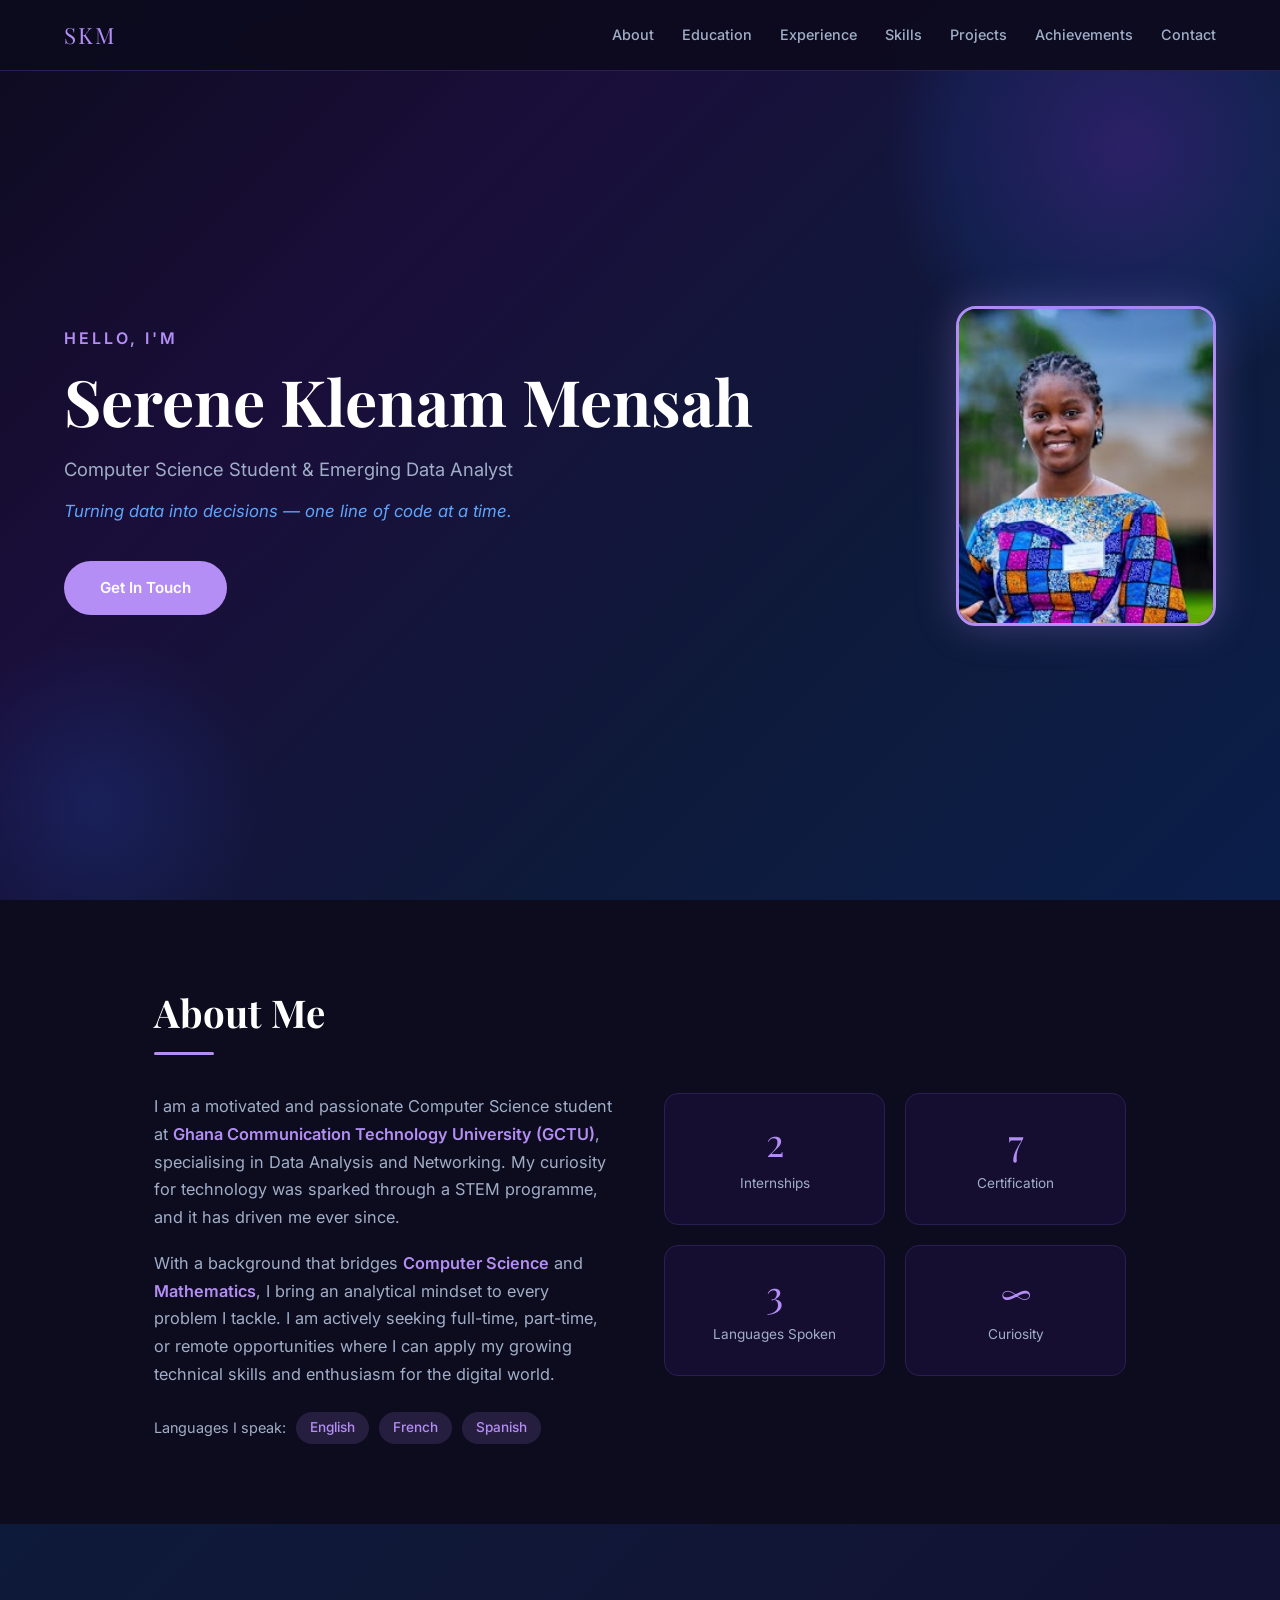
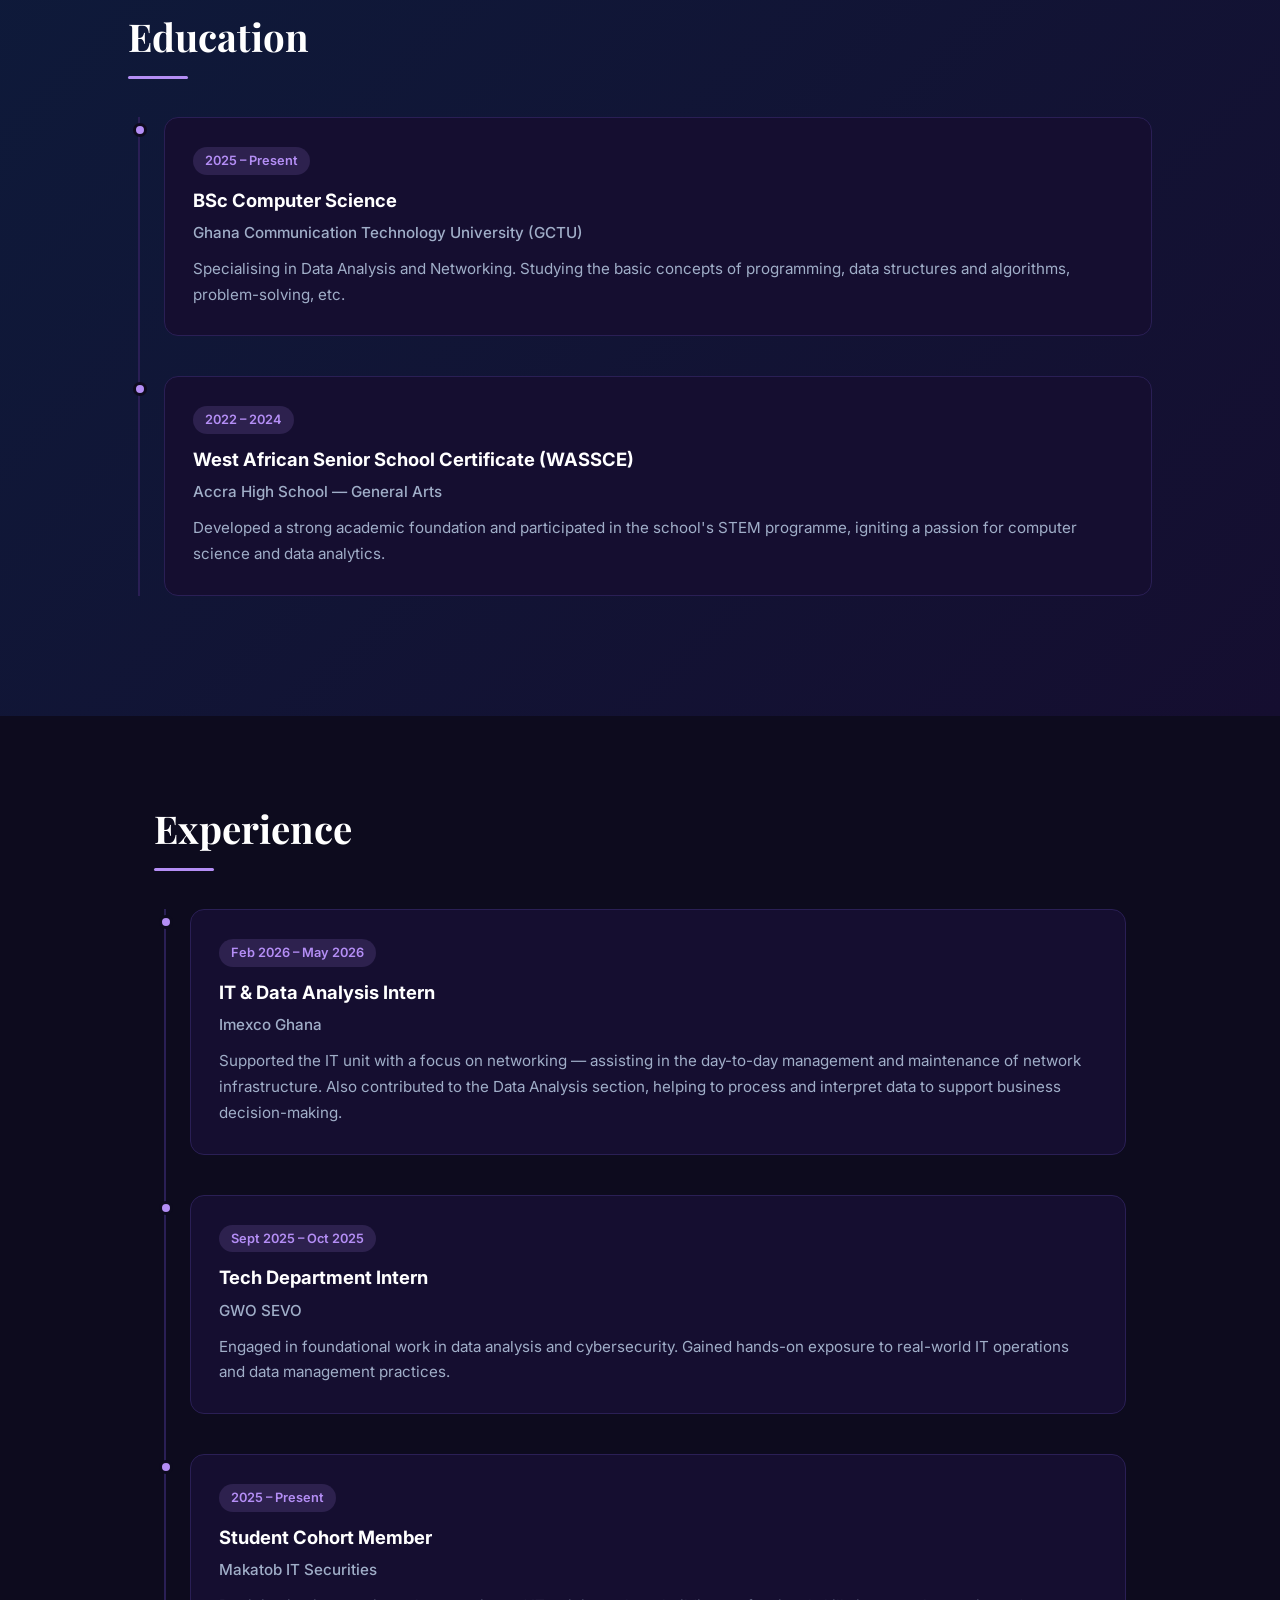
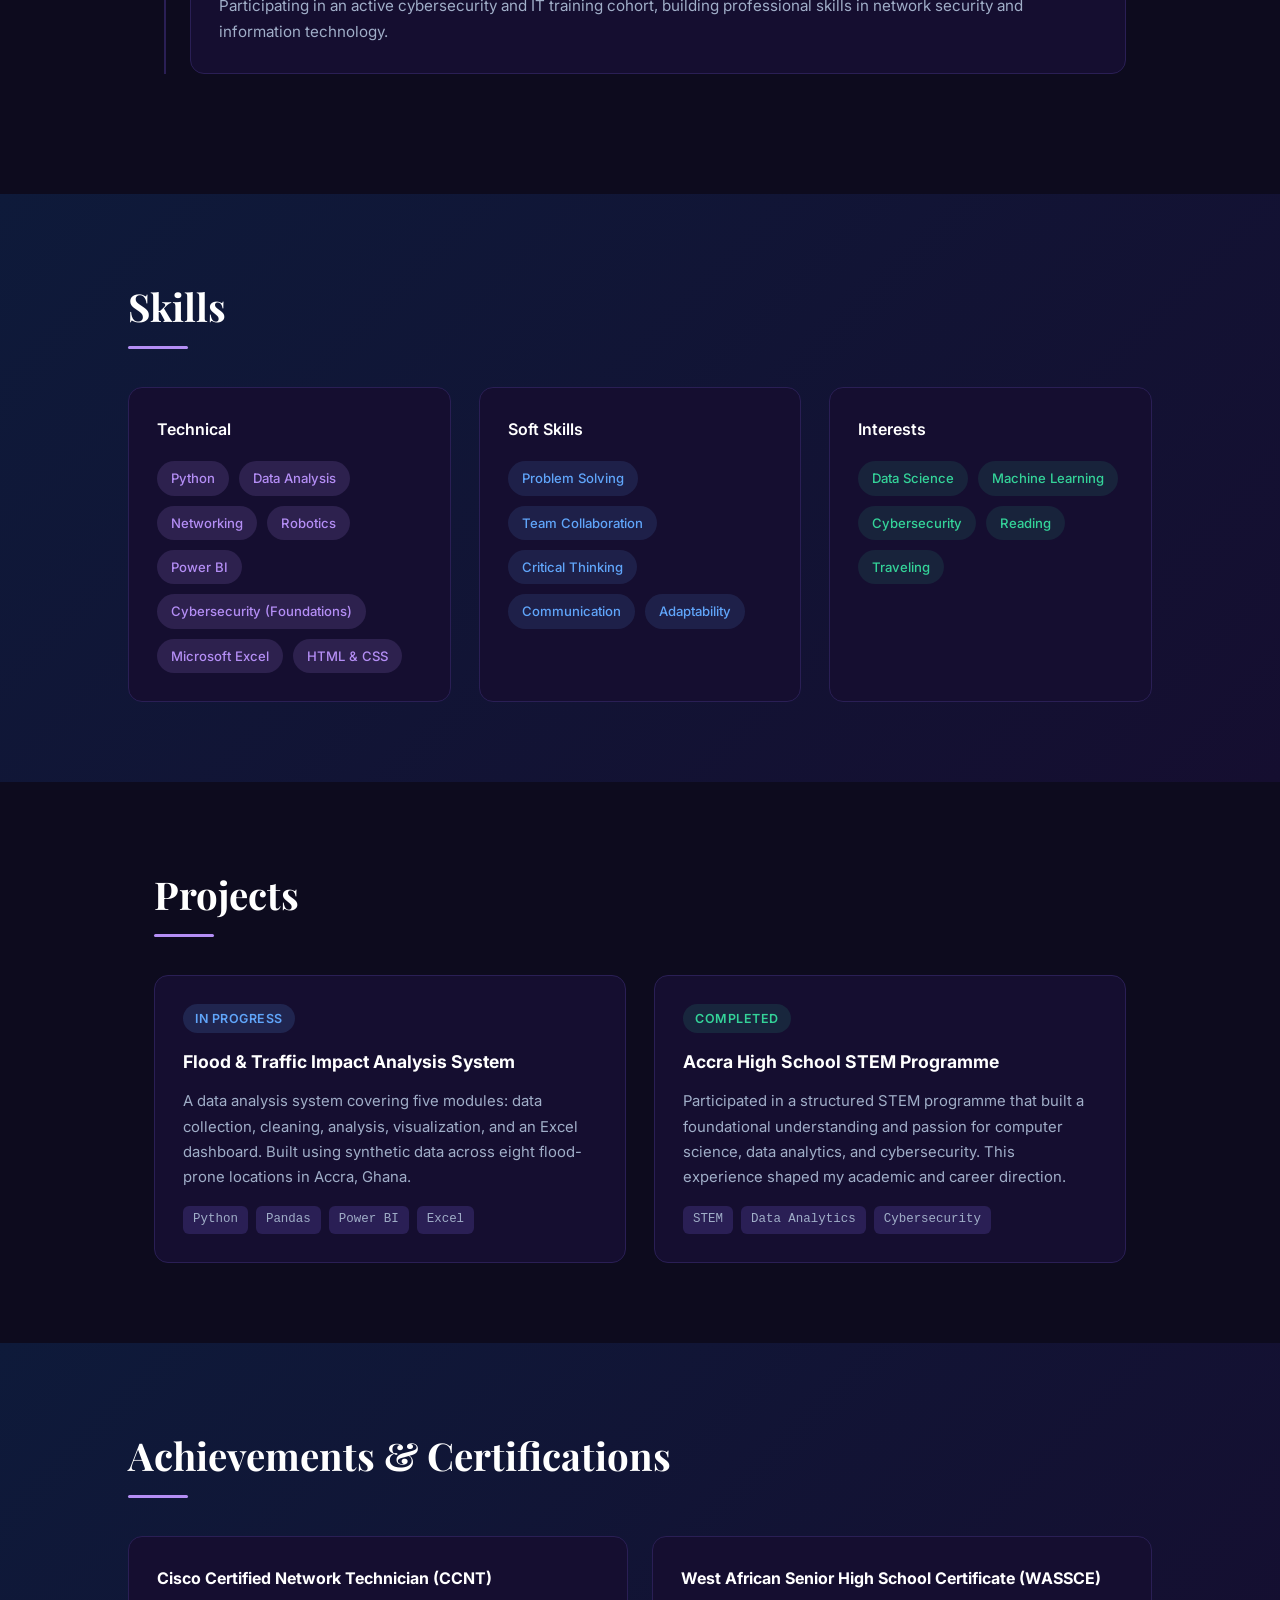
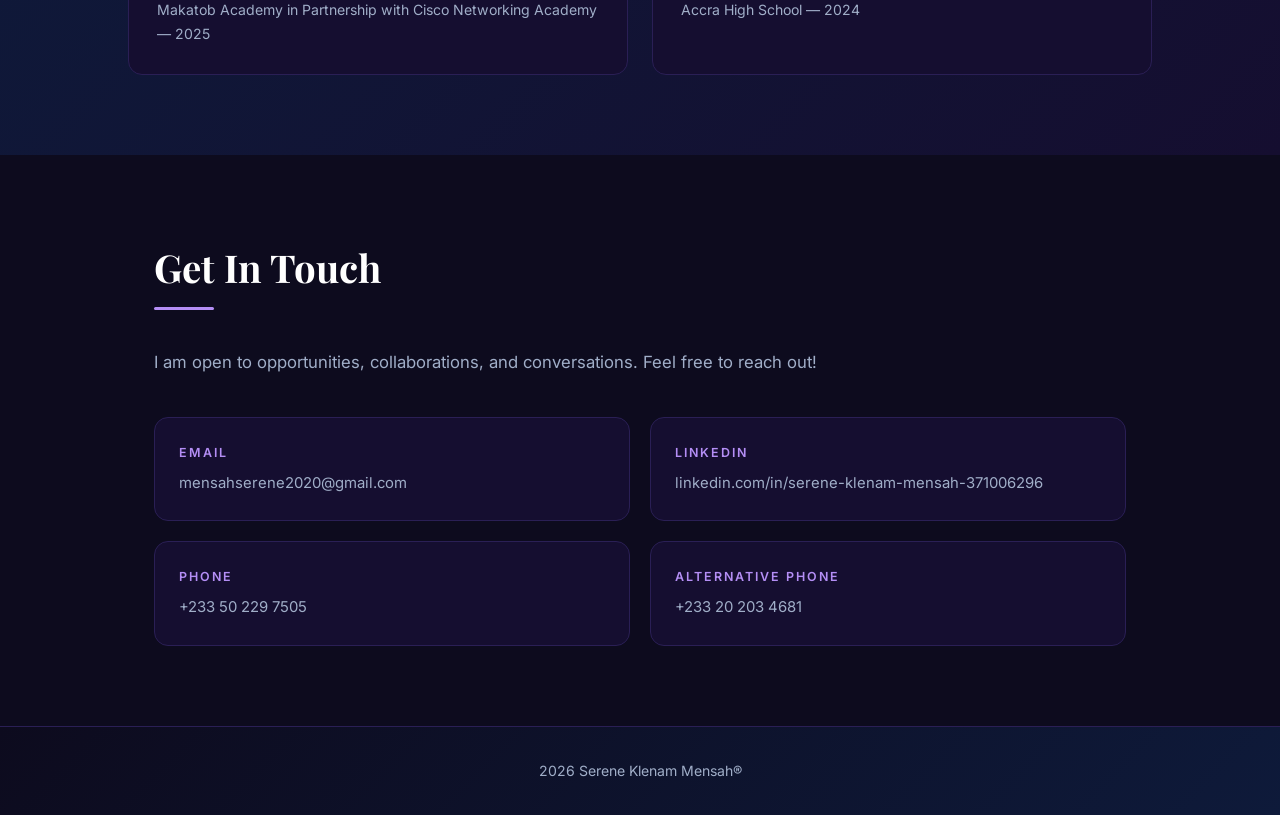
==== index.html @ b55c8e45 "Rename Portfolio.html to index.html" ====
<!DOCTYPE html>
<html lang="en">
<head>
  <meta charset="UTF-8" />
  <meta name="viewport" content="width=device-width, initial-scale=1.0" />
  <title>Serene Klenam Mensah | Portfolio</title>
  <link rel="stylesheet" href="style.css" />
  <link href="https://fonts.googleapis.com/css2?family=Playfair+Display:wght@700&family=Inter:wght@400;500;600&display=swap" rel="stylesheet" />
</head>
<body>

  <!-- NAVIGATION BAR -->
  <nav class="navbar">
    <span class="nav-logo">SKM</span>
    <ul class="nav-links">
      <li><a href="#about">About</a></li>
      <li><a href="#education">Education</a></li>
      <li><a href="#experience">Experience</a></li>
      <li><a href="#skills">Skills</a></li>
      <li><a href="#projects">Projects</a></li>
      <li><a href="#achievements">Achievements</a></li>
      <li><a href="#contact">Contact</a></li>
    </ul>
  </nav>

  <!-- HERO SECTION -->
  <section class="hero">
    <div class="hero-content">
      <p class="hero-eyebrow">Hello, I'm</p>
      <h1 class="hero-name">Serene Klenam Mensah</h1>
      <p class="hero-title">Computer Science Student &amp; Emerging Data Analyst</p>
      <p class="hero-tagline">Turning data into decisions — one line of code at a time.</p>
      <a href="#contact" class="btn-primary">Get In Touch</a>
    </div>

       <div class="hero-image">
      <img src="serene.png" alt="Serene Klenam Mensah" />
    </div>
  </section>

  <!-- ABOUT SECTION -->
  <section class="section" id="about">
    <h2 class="section-title">About Me</h2>
    <div class="about-grid">
      <div class="about-text">
        <p>
          I am a motivated and passionate Computer Science student at
          <strong>Ghana Communication Technology University (GCTU)</strong>,
          specialising in Data Analysis and Networking. My curiosity for
          technology was sparked through a STEM programme, and it has
          driven me ever since.
        </p>
        <p>
          With a background that bridges <strong>Computer Science</strong> and
          <strong>Mathematics</strong>, I bring an analytical
          mindset to every problem I tackle. I am actively seeking full-time,
          part-time, or remote opportunities where I can apply my growing
          technical skills and enthusiasm for the digital world.
        </p>
        <div class="languages">
          <span class="lang-label">Languages I speak:</span>
          <span class="lang-tag">English</span>
          <span class="lang-tag">French</span>
          <span class="lang-tag">Spanish</span>
        </div>
      </div>

      <div class="about-stats">
        <div class="stat-card">
          <span class="stat-number">2</span>
          <span class="stat-desc">Internships</span>
        </div>
        <div class="stat-card">
          <span class="stat-number">7</span>
          <span class="stat-desc">Certification</span>
        </div>
        <div class="stat-card">
          <span class="stat-number">3</span>
          <span class="stat-desc">Languages Spoken</span>
        </div>
        <div class="stat-card">
          <span class="stat-number">∞</span>
          <span class="stat-desc">Curiosity</span>
        </div>
      </div>
    </div>
  </section>

  <!-- EDUCATION SECTION -->
  <section class="section section-alt" id="education">
    <h2 class="section-title">Education</h2>
    <div class="timeline">

      <div class="timeline-item">
        <div class="timeline-dot"></div>
        <div class="timeline-card">
          <span class="timeline-date">2025 – Present</span>
          <h3>BSc Computer Science</h3>
          <p class="timeline-place">Ghana Communication Technology University (GCTU)</p>
          <p>Specialising in Data Analysis and Networking. Studying the basic concepts of programming, data structures and algorithms, problem-solving, etc.</p>
        </div>
      </div>

      <div class="timeline-item">
        <div class="timeline-dot"></div>
        <div class="timeline-card">
          <span class="timeline-date">2022 – 2024</span>
          <h3>West African Senior School Certificate (WASSCE)</h3>
          <p class="timeline-place">Accra High School — General Arts</p>
          <p>Developed a strong academic foundation and participated in the school's
             STEM programme, igniting a passion for computer science and data analytics.</p>
        </div>
      </div>

    </div>
  </section>

  <!-- EXPERIENCE SECTION -->
  <section class="section" id="experience">
    <h2 class="section-title">Experience</h2>
    <div class="timeline">

      <div class="timeline-item">
        <div class="timeline-dot"></div>
        <div class="timeline-card">
          <span class="timeline-date">Feb 2026 – May 2026</span>
          <h3>IT &amp; Data Analysis Intern</h3>
          <p class="timeline-place">Imexco Ghana</p>
          <p>Supported the IT unit with a focus on networking — assisting in the
             day-to-day management and maintenance of network infrastructure. Also
             contributed to the Data Analysis section, helping to process and
             interpret data to support business decision-making.</p>
        </div>
      </div>

      <div class="timeline-item">
        <div class="timeline-dot"></div>
        <div class="timeline-card">
          <span class="timeline-date">Sept 2025 – Oct 2025</span>
          <h3>Tech Department Intern</h3>
          <p class="timeline-place">GWO SEVO</p>
          <p>Engaged in foundational work in data analysis and cybersecurity.
             Gained hands-on exposure to real-world IT operations and data
             management practices.</p>
        </div>
      </div>

      <div class="timeline-item">
        <div class="timeline-dot"></div>
        <div class="timeline-card">
          <span class="timeline-date">2025 – Present</span>
          <h3>Student Cohort Member</h3>
          <p class="timeline-place">Makatob IT Securities</p>
          <p>Participating in an active cybersecurity and IT training cohort,
             building professional skills in network security and information
             technology.</p>
        </div>
      </div>

    </div>
  </section>

  <!-- SKILLS SECTION -->
  <section class="section section-alt" id="skills">
    <h2 class="section-title">Skills</h2>
    <div class="skills-grid">

      <div class="skill-category">
        <h3 class="skill-cat-title">Technical</h3>
        <div class="skill-tags">
          <span class="skill-tag">Python</span>
          <span class="skill-tag">Data Analysis</span>
          <span class="skill-tag">Networking</span>
          <span class="skill-tag">Robotics</span>
          <span class="skill-tag">Power BI</span>
          <span class="skill-tag">Cybersecurity (Foundations)</span>
          <span class="skill-tag">Microsoft Excel</span>
          <span class="skill-tag">HTML &amp; CSS</span>
        </div>
      </div>

      <div class="skill-category">
        <h3 class="skill-cat-title">Soft Skills</h3>
        <div class="skill-tags">
          <span class="skill-tag soft">Problem Solving</span>
          <span class="skill-tag soft">Team Collaboration</span>
          <span class="skill-tag soft">Critical Thinking</span>
          <span class="skill-tag soft">Communication</span>
          <span class="skill-tag soft">Adaptability</span>
        </div>
      </div>

      <div class="skill-category">
        <h3 class="skill-cat-title">Interests</h3>
        <div class="skill-tags">
          <span class="skill-tag interest">Data Science</span>
          <span class="skill-tag interest">Machine Learning</span>
          <span class="skill-tag interest">Cybersecurity</span>
          <span class="skill-tag interest">Reading</span>
          <span class="skill-tag interest">Traveling</span>
        </div>
      </div>

    </div>
  </section>

  <!-- PROJECTS SECTION -->
  <section class="section" id="projects">
    <h2 class="section-title">Projects</h2>
    <div class="projects-grid">

      <div class="project-card">
        <div class="project-status in-progress">In Progress</div>
        <h3>Flood &amp; Traffic Impact Analysis System</h3>
        <p>A data analysis system covering five modules: data collection, cleaning,
           analysis, visualization, and an Excel dashboard. Built using synthetic
           data across eight flood-prone locations in Accra, Ghana.</p>
        <div class="project-tags">
          <span>Python</span>
          <span>Pandas</span>
          <span>Power BI</span>
          <span>Excel</span>
        </div>
      </div>

      <div class="project-card">
        <div class="project-status completed">Completed</div>
        <h3>Accra High School STEM Programme</h3>
        <p>Participated in a structured STEM programme that built a foundational
           understanding and passion for computer science, data analytics, and
           cybersecurity. This experience shaped my academic and career direction.</p>
        <div class="project-tags">
          <span>STEM</span>
          <span>Data Analytics</span>
          <span>Cybersecurity</span>
        </div>
      </div>

    </div>
  </section>

  <!-- ACHIEVEMENTS SECTION -->
  <section class="section section-alt" id="achievements">
    <h2 class="section-title">Achievements &amp; Certifications</h2>
    <div class="achievements-grid">

      <div class="achievement-card">
        <div class="achievement-info">
          <h3>Cisco Certified Network Technician (CCNT)</h3>
          <p>Makatob Academy in Partnership with Cisco Networking Academy — 2025</p>
        </div>
      </div>

      <div class="achievement-card">
        <div class="achievement-info">
          <h3>West African Senior High School Certificate (WASSCE)</h3>
          <p>Accra High School — 2024</p>
        </div>
      </div>

    </div>
  </section>

  <!-- CONTACT SECTION -->
  <section class="section" id="contact">
    <h2 class="section-title">Get In Touch</h2>
    <p class="contact-intro">
      I am open to opportunities, collaborations, and conversations.
      Feel free to reach out!
    </p>
    <div class="contact-cards">

      <a href="mailto:mensahserene2020@gmail.com" class="contact-card">
        <span class="contact-label">Email</span>
        <span class="contact-value">mensahserene2020@gmail.com</span>
      </a>

      <a href="https://www.linkedin.com/in/serene-klenam-mensah-371006296"
         target="_blank" class="contact-card">
        <span class="contact-label">LinkedIn</span>
        <span class="contact-value">linkedin.com/in/serene-klenam-mensah-371006296</span>
      </a>

      <div class="contact-card no-link">
        <span class="contact-label">Phone</span>
        <span class="contact-value">+233 50 229 7505</span>
      </div>

      <div class="contact-card no-link">
        <span class="contact-label">Alternative Phone</span>
        <span class="contact-value">+233 20 203 4681</span>
      </div>

    </div>
  </section>

  <!-- FOOTER -->
  <footer class="footer">
    <p>2026 Serene Klenam Mensah® </p>
  </footer>

</body>
</html>
---- style.css ----
/* ----------------------------------------------------------------
   1. CSS VARIABLES
---------------------------------------------------------------- */
:root {
  --color-bg:          #0d0b1e;
  --color-surface:     #150e30;
  --color-surface-2:   #0e1a3a;
  --color-accent:      #b48ef5;
  --color-accent-2:    #7c3aed;
  --color-blue:        #60a5fa;
  --color-text:        #e8e4ff;
  --color-text-muted:  #a0aec8;
  --color-border:      #2a1f55;
  --font-display:      'Playfair Display', Georgia, serif;
  --font-body:         'Inter', system-ui, sans-serif;
  --section-padding:   80px 5%;
  --card-radius:       14px;
  --card-padding:      28px;
}


/* ----------------------------------------------------------------
   2. RESET & BASE STYLES
---------------------------------------------------------------- */
*, *::before, *::after {
  box-sizing: border-box;
  margin: 0;
  padding: 0;
}

html {
  scroll-behavior: smooth;
}

body {
  font-family: var(--font-body);
  background-color: var(--color-bg);
  color: var(--color-text);
  line-height: 1.7;
  font-size: 16px;
}

a {
  color: var(--color-accent);
  text-decoration: none;
}

a:hover {
  color: var(--color-blue);
}

ul {
  list-style: none;
}


/* ----------------------------------------------------------------
   3. NAVIGATION BAR
---------------------------------------------------------------- */
.navbar {
  position: fixed;
  top: 0;
  left: 0;
  width: 100%;
  display: flex;
  align-items: center;
  justify-content: space-between;
  padding: 16px 5%;
  background-color: rgba(13, 11, 30, 0.95);
  backdrop-filter: blur(10px);
  border-bottom: 1px solid var(--color-border);
  z-index: 1000;
}

.nav-logo {
  font-family: var(--font-display);
  font-size: 1.4rem;
  color: var(--color-accent);
  letter-spacing: 2px;
}

.nav-links {
  display: flex;
  gap: 28px;
}

.nav-links a {
  color: var(--color-text-muted);
  font-size: 0.9rem;
  font-weight: 500;
  transition: color 0.25s;
}

.nav-links a:hover {
  color: var(--color-accent);
}


/* ----------------------------------------------------------------
   4. HERO SECTION
---------------------------------------------------------------- */
.hero {
  min-height: 100vh;
  display: flex;
  align-items: center;
  justify-content: space-between;
  gap: 40px;
  padding: 120px 5% 80px;
  background: linear-gradient(
    135deg,
    #0d0b1e 0%,
    #1a0e3a 30%,
    #0e1a3a 65%,
    #0b1e4a 100%
  );
  position: relative;
  overflow: hidden;
}

.hero::before {
  content: '';
  position: absolute;
  width: 500px;
  height: 500px;
  border-radius: 50%;
  background: radial-gradient(circle,
    rgba(124, 58, 237, 0.25) 0%,
    rgba(37, 99, 235, 0.12) 50%,
    transparent 70%);
  top: -100px;
  right: -100px;
  pointer-events: none;
}

.hero::after {
  content: '';
  position: absolute;
  width: 350px;
  height: 350px;
  border-radius: 50%;
  background: radial-gradient(circle,
    rgba(37, 99, 235, 0.18) 0%,
    transparent 70%);
  bottom: -80px;
  left: -80px;
  pointer-events: none;
}

.hero-content {
  flex: 1;
}

.hero-eyebrow {
  color: var(--color-accent);
  font-size: 1rem;
  font-weight: 600;
  letter-spacing: 3px;
  text-transform: uppercase;
  margin-bottom: 12px;
}

.hero-name {
  font-family: var(--font-display);
  font-size: clamp(2.4rem, 5vw, 4rem);
  line-height: 1.15;
  color: #ffffff;
  margin-bottom: 16px;
}

.hero-title {
  font-size: 1.15rem;
  color: var(--color-text-muted);
  margin-bottom: 12px;
}

.hero-tagline {
  font-size: 1.05rem;
  color: var(--color-blue);
  font-style: italic;
  margin-bottom: 36px;
}

.btn-primary {
  display: inline-block;
  padding: 14px 36px;
  background: var(--color-accent);
  color: #ffffff;
  border-radius: 50px;
  font-weight: 600;
  font-size: 0.95rem;
  transition: background 0.25s, transform 0.2s;
}

.btn-primary:hover {
  background: var(--color-accent-2);
  color: #ffffff;
  transform: translateY(-2px);
}

.hero-image {
  flex-shrink: 0;
}

.hero-image img {
  width: 260px;
  height: 320px;
  object-fit: cover;
  object-position: top;
  border-radius: 20px;
  border: 3px solid var(--color-accent);
  box-shadow: 0 0 40px rgba(180, 142, 245, 0.3);
}


/* ----------------------------------------------------------------
   5. SHARED SECTION STYLES
---------------------------------------------------------------- */
.section {
  padding: var(--section-padding);
  max-width: 1100px;
  margin: 0 auto;
}

.section-alt {
  background: linear-gradient(135deg, #0e1a3a 0%, #150e30 100%);
  max-width: 100%;
  padding: 80px 10%;
}

.section-title {
  font-family: var(--font-display);
  font-size: clamp(1.8rem, 3vw, 2.4rem);
  color: #ffffff;
  margin-bottom: 48px;
  position: relative;
  display: inline-block;
}

.section-title::after {
  content: '';
  position: absolute;
  bottom: -10px;
  left: 0;
  width: 60px;
  height: 3px;
  background: var(--color-accent);
  border-radius: 2px;
}


/* ----------------------------------------------------------------
   6. ABOUT SECTION
---------------------------------------------------------------- */
.about-grid {
  display: grid;
  grid-template-columns: 1fr 1fr;
  gap: 48px;
  align-items: start;
}

.about-text p {
  margin-bottom: 18px;
  color: var(--color-text-muted);
  font-size: 1.02rem;
}

.about-text strong {
  color: var(--color-accent);
  font-weight: 600;
}

.languages {
  margin-top: 24px;
  display: flex;
  flex-wrap: nowrap;
  gap: 10px;
  align-items: center;
}

.lang-label {
  color: var(--color-text-muted);
  font-size: 0.9rem;
  white-space: nowrap;
}

.lang-tag {
  background: rgba(180, 142, 245, 0.15);
  color: var(--color-accent);
  padding: 4px 14px;
  border-radius: 20px;
  font-size: 0.85rem;
  font-weight: 500;
  white-space: nowrap;
}

.about-stats {
  display: grid;
  grid-template-columns: 1fr 1fr;
  gap: 20px;
}

.stat-card {
  background: var(--color-surface);
  border: 1px solid var(--color-border);
  border-radius: var(--card-radius);
  padding: 28px 20px;
  text-align: center;
  transition: border-color 0.25s;
}

.stat-card:hover {
  border-color: var(--color-accent);
}

.stat-number {
  display: block;
  font-family: var(--font-display);
  font-size: 2.4rem;
  color: var(--color-accent);
  line-height: 1;
  margin-bottom: 8px;
}

.stat-desc {
  font-size: 0.85rem;
  color: var(--color-text-muted);
}


/* ----------------------------------------------------------------
   7. TIMELINE (Education & Experience)
---------------------------------------------------------------- */
.timeline {
  position: relative;
  padding-left: 36px;
}

.timeline::before {
  content: '';
  position: absolute;
  left: 10px;
  top: 0;
  bottom: 0;
  width: 2px;
  background: var(--color-border);
}

.timeline-item {
  position: relative;
  margin-bottom: 40px;
}

.timeline-dot {
  position: absolute;
  left: -31px;
  top: 6px;
  width: 14px;
  height: 14px;
  border-radius: 50%;
  background: var(--color-accent);
  border: 3px solid var(--color-bg);
}

.timeline-card {
  background: var(--color-surface);
  border: 1px solid var(--color-border);
  border-radius: var(--card-radius);
  padding: var(--card-padding);
  transition: border-color 0.25s, transform 0.25s;
}

.timeline-card:hover {
  border-color: var(--color-accent);
  transform: translateX(4px);
}

.timeline-date {
  display: inline-block;
  background: rgba(180, 142, 245, 0.15);
  color: var(--color-accent);
  font-size: 0.8rem;
  font-weight: 600;
  padding: 3px 12px;
  border-radius: 20px;
  margin-bottom: 10px;
}

.timeline-card h3 {
  font-size: 1.15rem;
  color: #ffffff;
  margin-bottom: 4px;
}

.timeline-place {
  color: var(--color-blue);
  font-size: 0.9rem;
  font-weight: 500;
  margin-bottom: 10px;
}

.timeline-card p {
  color: var(--color-text-muted);
  font-size: 0.95rem;
}


/* ----------------------------------------------------------------
   8. SKILLS SECTION
---------------------------------------------------------------- */
.skills-grid {
  display: grid;
  grid-template-columns: repeat(3, 1fr);
  gap: 28px;
}

.skill-category {
  background: var(--color-surface);
  border: 1px solid var(--color-border);
  border-radius: var(--card-radius);
  padding: var(--card-padding);
}

.skill-cat-title {
  font-size: 1rem;
  color: #ffffff;
  font-weight: 600;
  margin-bottom: 18px;
}

.skill-tags {
  display: flex;
  flex-wrap: wrap;
  gap: 10px;
}

.skill-tag {
  background: rgba(180, 142, 245, 0.15);
  color: var(--color-accent);
  padding: 6px 14px;
  border-radius: 20px;
  font-size: 0.82rem;
  font-weight: 500;
  transition: background 0.2s;
}

.skill-tag:hover {
  background: rgba(180, 142, 245, 0.3);
}

.skill-tag.soft {
  background: rgba(96, 165, 250, 0.12);
  color: var(--color-blue);
}

.skill-tag.soft:hover {
  background: rgba(96, 165, 250, 0.25);
}

.skill-tag.interest {
  background: rgba(52, 211, 153, 0.1);
  color: #34d399;
}

.skill-tag.interest:hover {
  background: rgba(52, 211, 153, 0.2);
}


/* ----------------------------------------------------------------
   9. PROJECTS SECTION
---------------------------------------------------------------- */
.projects-grid {
  display: grid;
  grid-template-columns: repeat(2, 1fr);
  gap: 28px;
}

.project-card {
  background: var(--color-surface);
  border: 1px solid var(--color-border);
  border-radius: var(--card-radius);
  padding: var(--card-padding);
  transition: border-color 0.25s, transform 0.25s;
}

.project-card:hover {
  border-color: var(--color-accent);
  transform: translateY(-4px);
}

.project-status {
  display: inline-block;
  font-size: 0.78rem;
  font-weight: 600;
  padding: 4px 12px;
  border-radius: 20px;
  margin-bottom: 14px;
  text-transform: uppercase;
  letter-spacing: 0.5px;
}

.project-status.in-progress {
  background: rgba(96, 165, 250, 0.15);
  color: var(--color-blue);
}

.project-status.completed {
  background: rgba(52, 211, 153, 0.12);
  color: #34d399;
}

.project-card h3 {
  font-size: 1.1rem;
  color: #ffffff;
  margin-bottom: 12px;
}

.project-card p {
  color: var(--color-text-muted);
  font-size: 0.93rem;
  margin-bottom: 16px;
}

.project-tags {
  display: flex;
  flex-wrap: wrap;
  gap: 8px;
}

.project-tags span {
  background: var(--color-border);
  color: var(--color-text-muted);
  padding: 3px 10px;
  border-radius: 6px;
  font-size: 0.78rem;
  font-family: monospace;
}


/* ----------------------------------------------------------------
   10. ACHIEVEMENTS SECTION
---------------------------------------------------------------- */
.achievements-grid {
  display: grid;
  grid-template-columns: 1fr 1fr;
  gap: 24px;
}

.achievement-card {
  display: flex;
  align-items: flex-start;
  gap: 20px;
  background: var(--color-surface);
  border: 1px solid var(--color-border);
  border-radius: var(--card-radius);
  padding: var(--card-padding);
  transition: border-color 0.25s;
}

.achievement-card:hover {
  border-color: var(--color-blue);
}

.achievement-info h3 {
  font-size: 1rem;
  color: #ffffff;
  margin-bottom: 6px;
}

.achievement-info p {
  font-size: 0.88rem;
  color: var(--color-text-muted);
}


/* ----------------------------------------------------------------
   11. CONTACT SECTION
---------------------------------------------------------------- */
.contact-intro {
  color: var(--color-text-muted);
  font-size: 1.05rem;
  margin-bottom: 40px;
}

.contact-cards {
  display: grid;
  grid-template-columns: repeat(2, 1fr);
  gap: 20px;
}

.contact-card {
  display: flex;
  flex-direction: column;
  gap: 8px;
  background: var(--color-surface);
  border: 1px solid var(--color-border);
  border-radius: var(--card-radius);
  padding: 24px;
  transition: border-color 0.25s, transform 0.2s;
  color: var(--color-text);
}

.contact-card:hover {
  border-color: var(--color-accent);
  transform: translateY(-3px);
}

.contact-card.no-link {
  cursor: default;
}

.contact-label {
  font-size: 0.78rem;
  font-weight: 600;
  text-transform: uppercase;
  letter-spacing: 2px;
  color: var(--color-accent);
}

.contact-value {
  font-size: 0.93rem;
  color: var(--color-text-muted);
  word-break: break-all;
}


/* ----------------------------------------------------------------
   12. FOOTER
---------------------------------------------------------------- */
.footer {
  text-align: center;
  padding: 32px 5%;
  background: linear-gradient(135deg, #0d0b1e, #0e1a3a);
  border-top: 1px solid var(--color-border);
  color: var(--color-text-muted);
  font-size: 0.88rem;
}


/* ----------------------------------------------------------------
   13. RESPONSIVE / MOBILE STYLES
---------------------------------------------------------------- */
@media (max-width: 768px) {

  .navbar {
    padding: 14px 4%;
  }

  .nav-links {
    gap: 12px;
  }

  .nav-links a {
    font-size: 0.78rem;
  }

  .hero {
    flex-direction: column;
    text-align: center;
    padding-top: 100px;
  }

  .hero-image img {
    width: 200px;
    height: 250px;
  }

  .languages {
    flex-wrap: wrap;
    justify-content: center;
  }

  .about-grid        { grid-template-columns: 1fr; }
  .skills-grid       { grid-template-columns: 1fr; }
  .projects-grid     { grid-template-columns: 1fr; }
  .achievements-grid { grid-template-columns: 1fr; }
  .contact-cards     { grid-template-columns: 1fr; }

  .section-alt {
    padding: 60px 5%;
  }
}
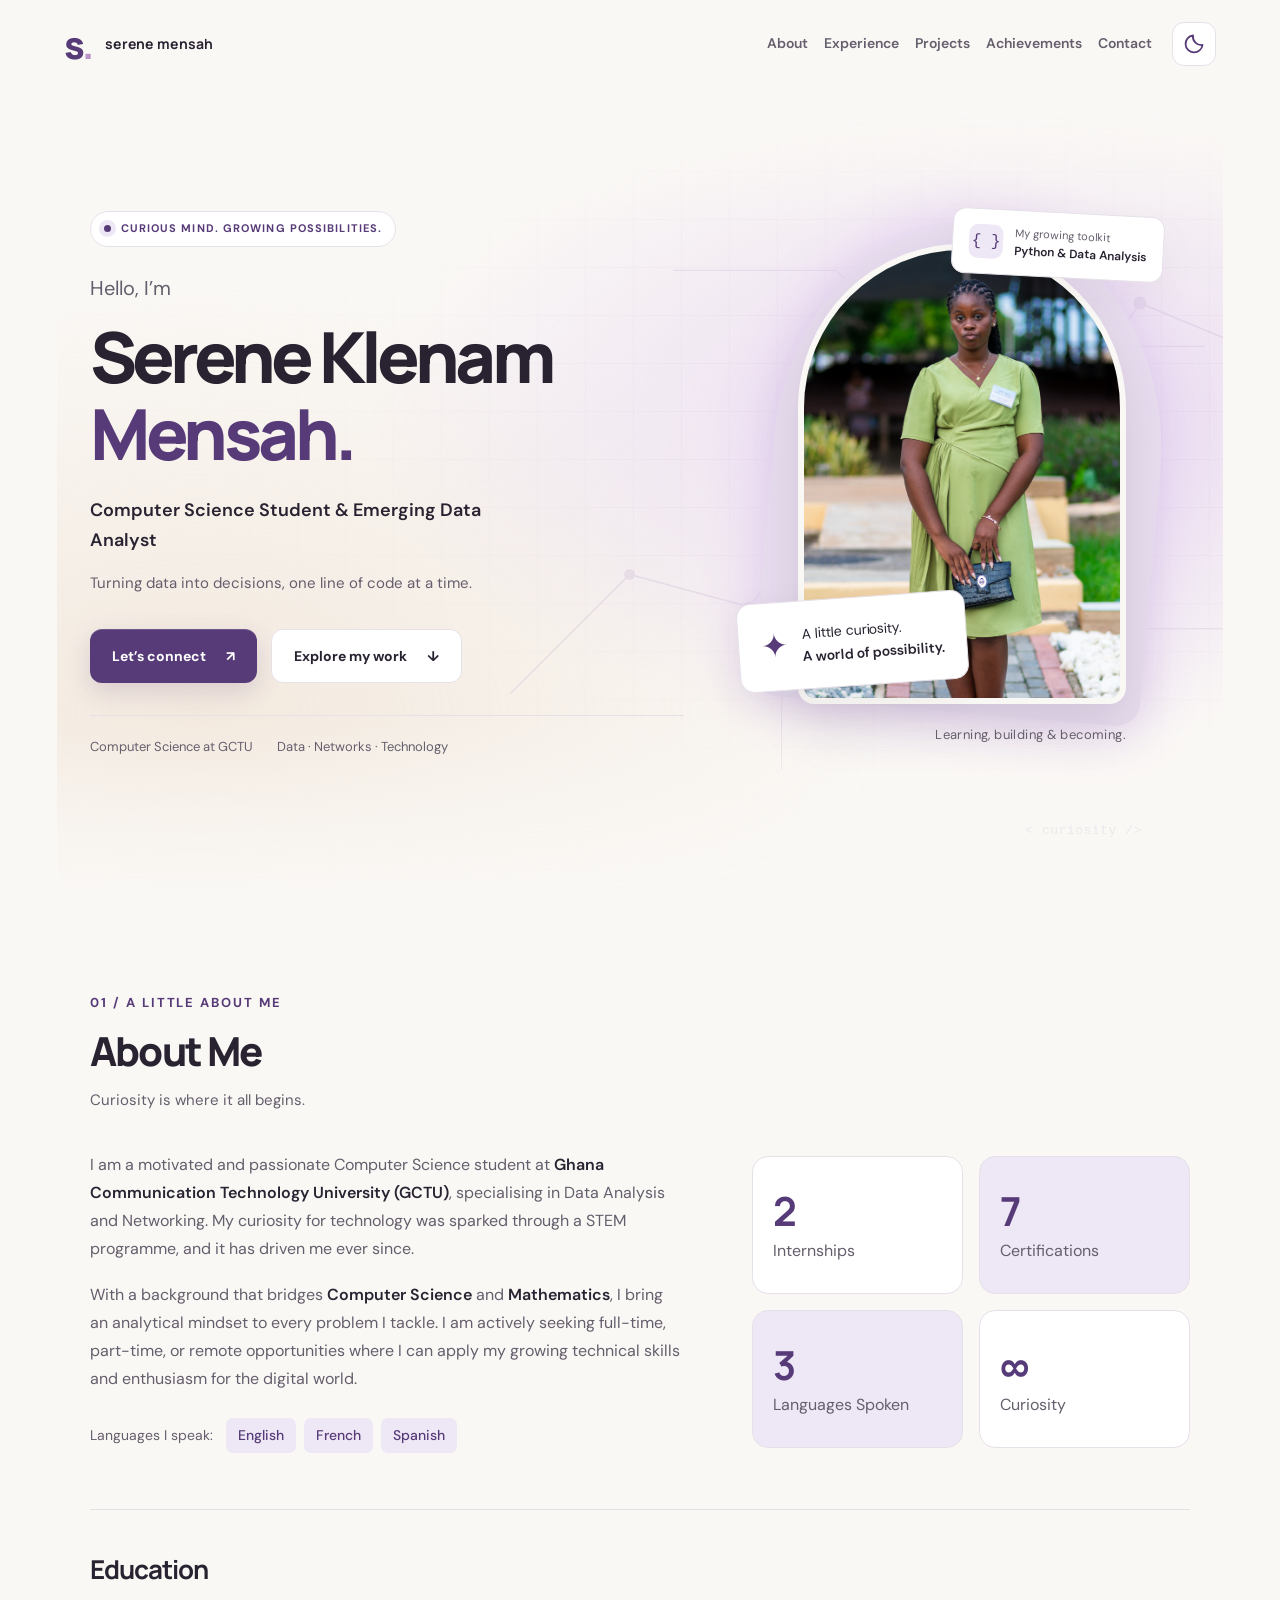
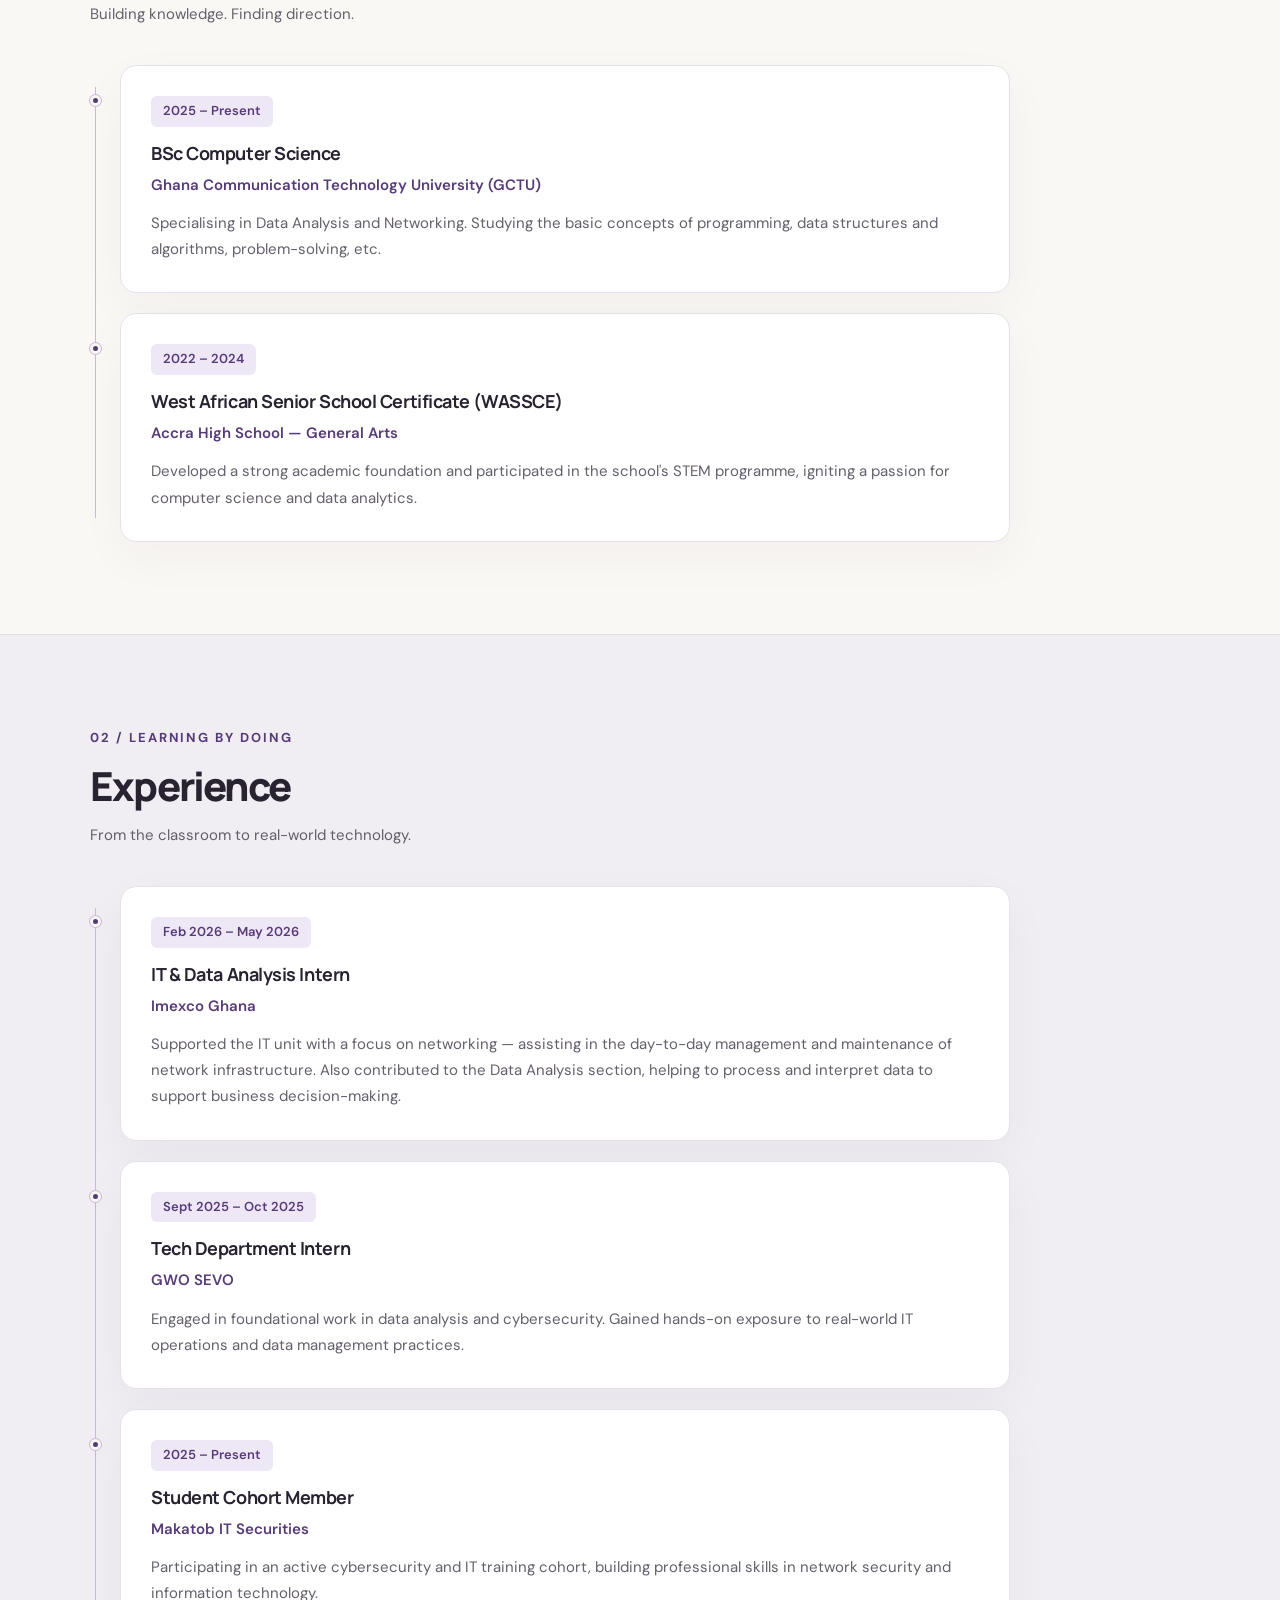
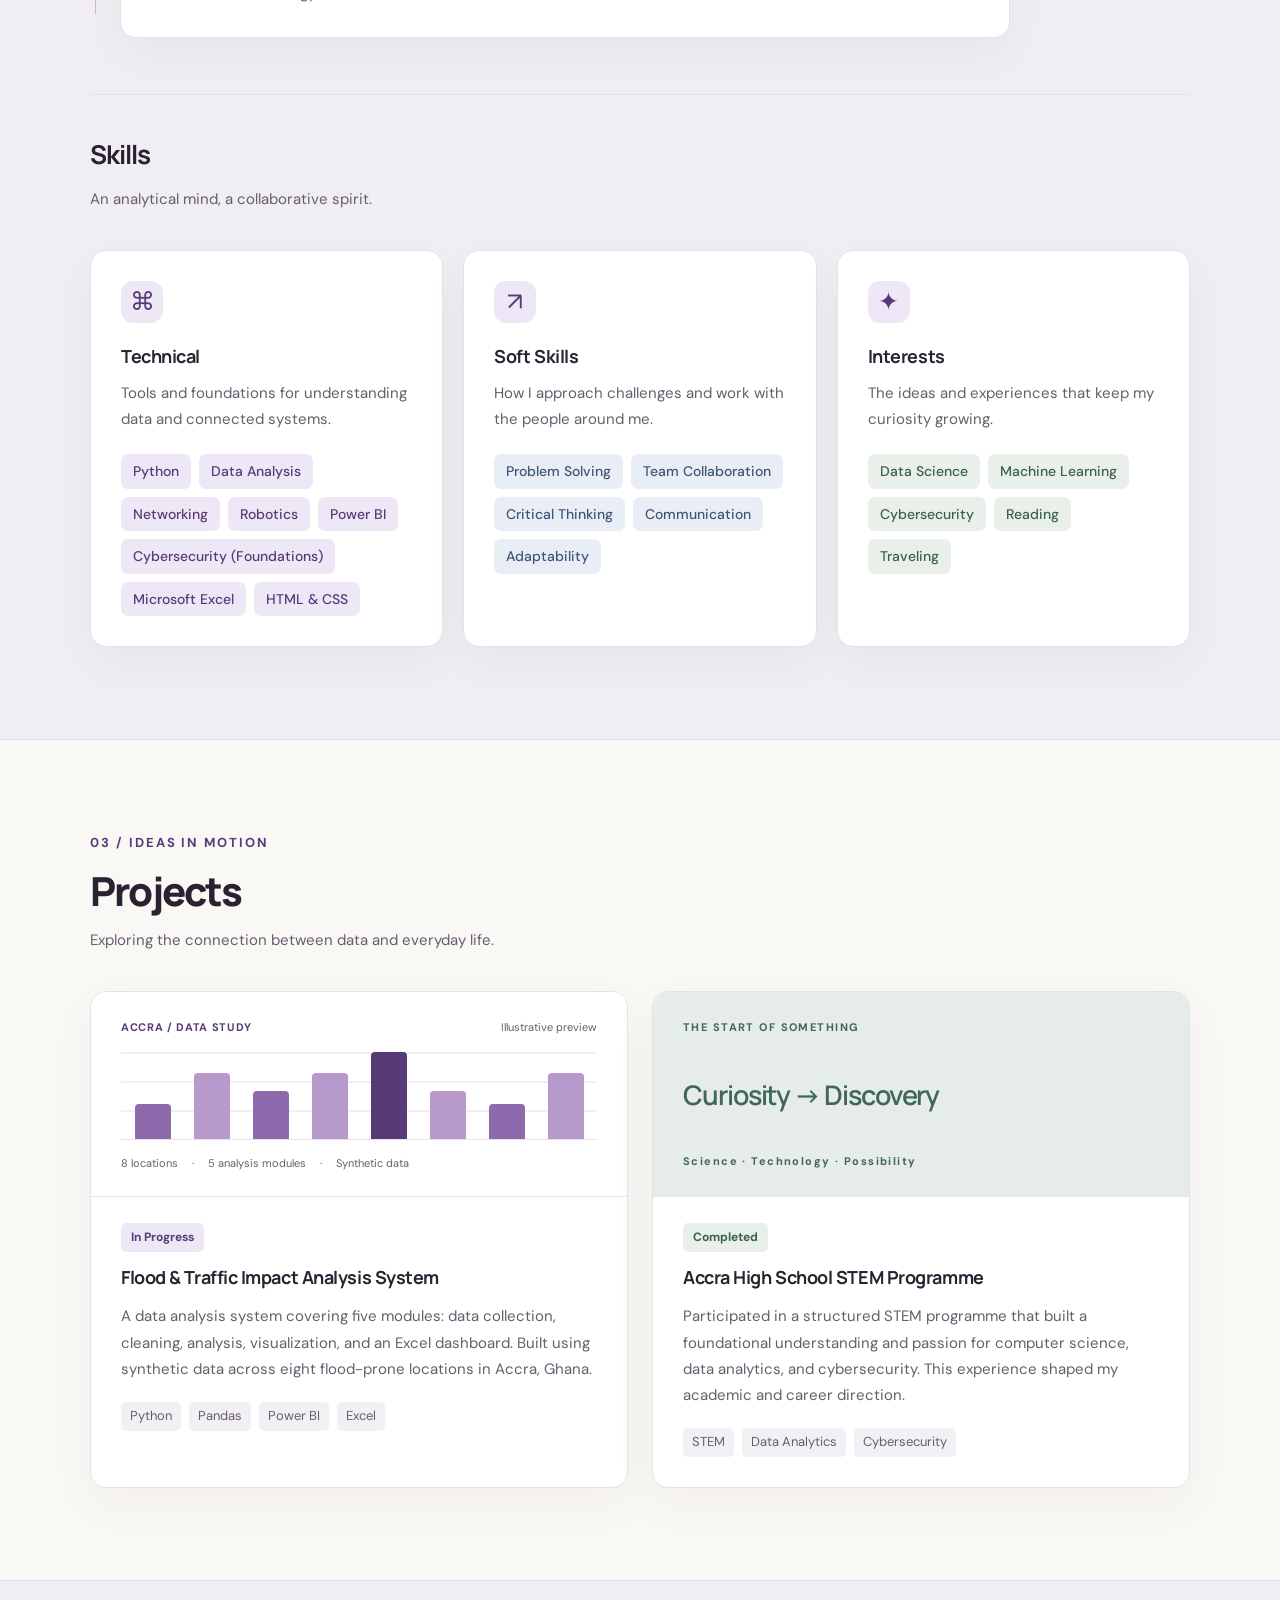
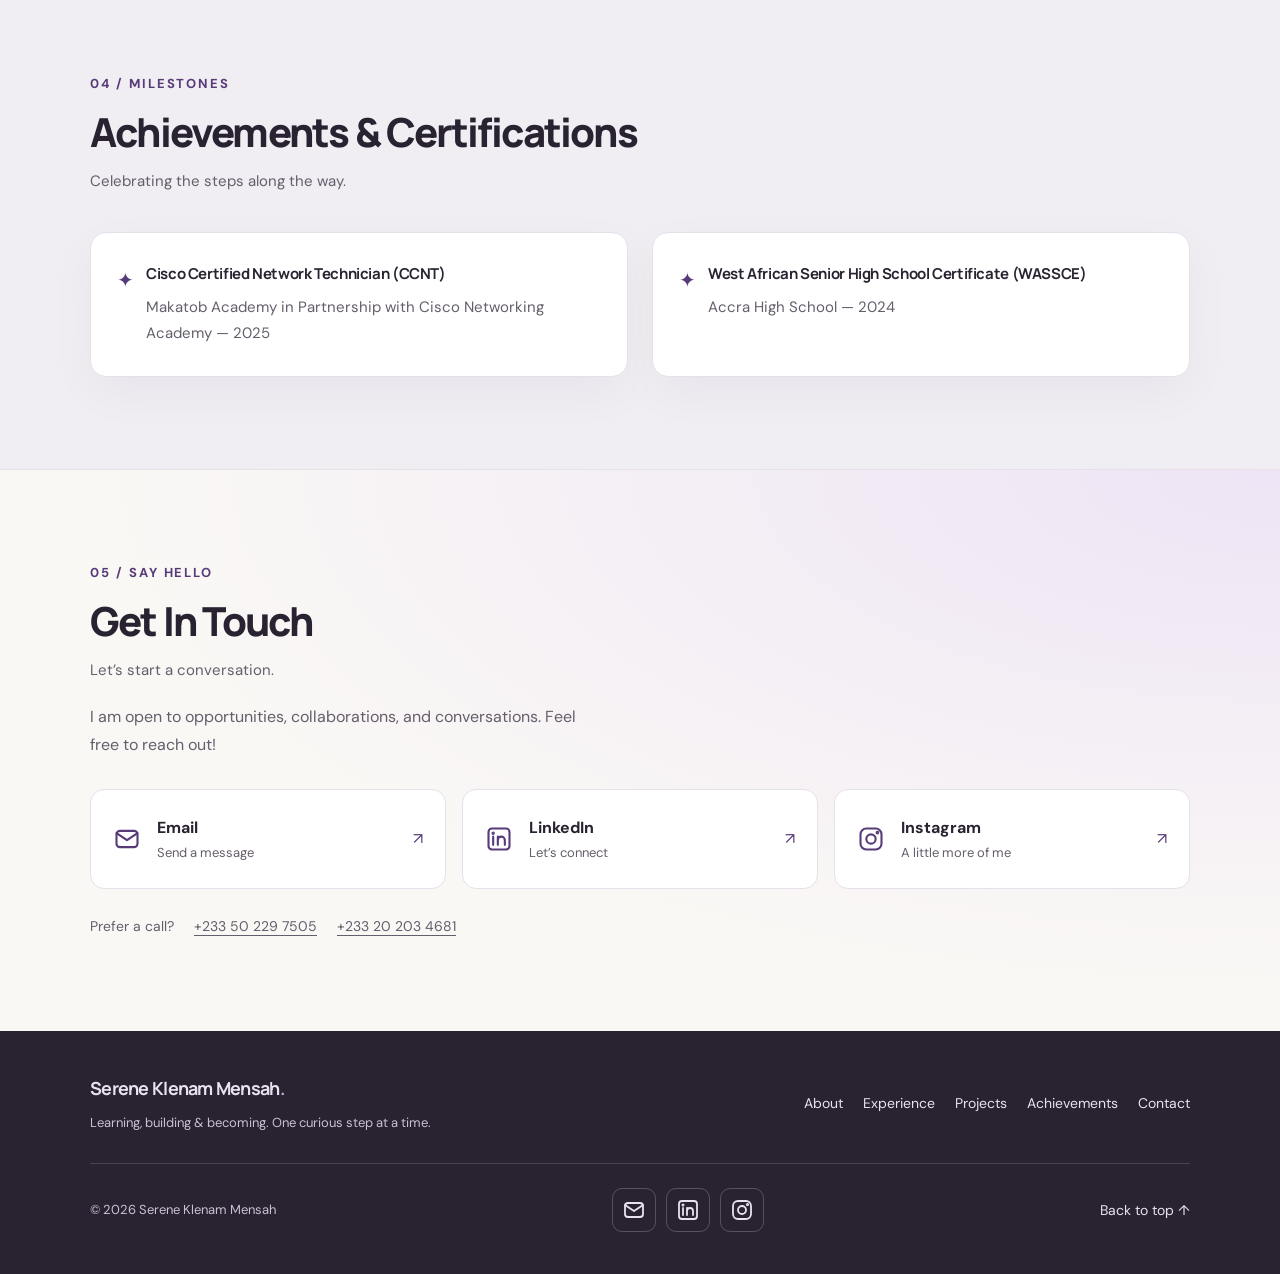
==== commit 5ab4f2d6: "Added GitHub issue templates, pull request template, and other project documentation files.  Updated" ====
--- a/index.html
+++ b/index.html
@@ -1,303 +1,357 @@
-<!DOCTYPE html>
-<html lang="en">
-<head>
-  <meta charset="UTF-8" />
-  <meta name="viewport" content="width=device-width, initial-scale=1.0" />
-  <title>Serene Klenam Mensah | Portfolio</title>
-  <link rel="stylesheet" href="style.css" />
-  <link href="https://fonts.googleapis.com/css2?family=Playfair+Display:wght@700&family=Inter:wght@400;500;600&display=swap" rel="stylesheet" />
-</head>
-<body>
-
-  <!-- NAVIGATION BAR -->
-  <nav class="navbar">
-    <span class="nav-logo">SKM</span>
-    <ul class="nav-links">
-      <li><a href="#about">About</a></li>
-      <li><a href="#education">Education</a></li>
-      <li><a href="#experience">Experience</a></li>
-      <li><a href="#skills">Skills</a></li>
-      <li><a href="#projects">Projects</a></li>
-      <li><a href="#achievements">Achievements</a></li>
-      <li><a href="#contact">Contact</a></li>
-    </ul>
-  </nav>
-
-  <!-- HERO SECTION -->
-  <section class="hero">
-    <div class="hero-content">
-      <p class="hero-eyebrow">Hello, I'm</p>
-      <h1 class="hero-name">Serene Klenam Mensah</h1>
-      <p class="hero-title">Computer Science Student &amp; Emerging Data Analyst</p>
-      <p class="hero-tagline">Turning data into decisions — one line of code at a time.</p>
-      <a href="#contact" class="btn-primary">Get In Touch</a>
-    </div>
-
-       <div class="hero-image">
-      <img src="serene.png" alt="Serene Klenam Mensah" />
-    </div>
-  </section>
-
-  <!-- ABOUT SECTION -->
-  <section class="section" id="about">
-    <h2 class="section-title">About Me</h2>
-    <div class="about-grid">
-      <div class="about-text">
-        <p>
-          I am a motivated and passionate Computer Science student at
-          <strong>Ghana Communication Technology University (GCTU)</strong>,
-          specialising in Data Analysis and Networking. My curiosity for
-          technology was sparked through a STEM programme, and it has
-          driven me ever since.
-        </p>
-        <p>
-          With a background that bridges <strong>Computer Science</strong> and
-          <strong>Mathematics</strong>, I bring an analytical
-          mindset to every problem I tackle. I am actively seeking full-time,
-          part-time, or remote opportunities where I can apply my growing
-          technical skills and enthusiasm for the digital world.
-        </p>
-        <div class="languages">
-          <span class="lang-label">Languages I speak:</span>
-          <span class="lang-tag">English</span>
-          <span class="lang-tag">French</span>
-          <span class="lang-tag">Spanish</span>
-        </div>
-      </div>
-
-      <div class="about-stats">
-        <div class="stat-card">
-          <span class="stat-number">2</span>
-          <span class="stat-desc">Internships</span>
-        </div>
-        <div class="stat-card">
-          <span class="stat-number">7</span>
-          <span class="stat-desc">Certification</span>
-        </div>
-        <div class="stat-card">
-          <span class="stat-number">3</span>
-          <span class="stat-desc">Languages Spoken</span>
-        </div>
-        <div class="stat-card">
-          <span class="stat-number">∞</span>
-          <span class="stat-desc">Curiosity</span>
-        </div>
-      </div>
-    </div>
-  </section>
-
-  <!-- EDUCATION SECTION -->
-  <section class="section section-alt" id="education">
-    <h2 class="section-title">Education</h2>
-    <div class="timeline">
-
-      <div class="timeline-item">
-        <div class="timeline-dot"></div>
-        <div class="timeline-card">
-          <span class="timeline-date">2025 – Present</span>
-          <h3>BSc Computer Science</h3>
-          <p class="timeline-place">Ghana Communication Technology University (GCTU)</p>
-          <p>Specialising in Data Analysis and Networking. Studying the basic concepts of programming, data structures and algorithms, problem-solving, etc.</p>
-        </div>
-      </div>
-
-      <div class="timeline-item">
-        <div class="timeline-dot"></div>
-        <div class="timeline-card">
-          <span class="timeline-date">2022 – 2024</span>
-          <h3>West African Senior School Certificate (WASSCE)</h3>
-          <p class="timeline-place">Accra High School — General Arts</p>
-          <p>Developed a strong academic foundation and participated in the school's
-             STEM programme, igniting a passion for computer science and data analytics.</p>
-        </div>
-      </div>
-
-    </div>
-  </section>
-
-  <!-- EXPERIENCE SECTION -->
-  <section class="section" id="experience">
-    <h2 class="section-title">Experience</h2>
-    <div class="timeline">
-
-      <div class="timeline-item">
-        <div class="timeline-dot"></div>
-        <div class="timeline-card">
-          <span class="timeline-date">Feb 2026 – May 2026</span>
-          <h3>IT &amp; Data Analysis Intern</h3>
-          <p class="timeline-place">Imexco Ghana</p>
-          <p>Supported the IT unit with a focus on networking — assisting in the
-             day-to-day management and maintenance of network infrastructure. Also
-             contributed to the Data Analysis section, helping to process and
-             interpret data to support business decision-making.</p>
-        </div>
-      </div>
-
-      <div class="timeline-item">
-        <div class="timeline-dot"></div>
-        <div class="timeline-card">
-          <span class="timeline-date">Sept 2025 – Oct 2025</span>
-          <h3>Tech Department Intern</h3>
-          <p class="timeline-place">GWO SEVO</p>
-          <p>Engaged in foundational work in data analysis and cybersecurity.
-             Gained hands-on exposure to real-world IT operations and data
-             management practices.</p>
-        </div>
-      </div>
-
-      <div class="timeline-item">
-        <div class="timeline-dot"></div>
-        <div class="timeline-card">
-          <span class="timeline-date">2025 – Present</span>
-          <h3>Student Cohort Member</h3>
-          <p class="timeline-place">Makatob IT Securities</p>
-          <p>Participating in an active cybersecurity and IT training cohort,
-             building professional skills in network security and information
-             technology.</p>
-        </div>
-      </div>
-
-    </div>
-  </section>
-
-  <!-- SKILLS SECTION -->
-  <section class="section section-alt" id="skills">
-    <h2 class="section-title">Skills</h2>
-    <div class="skills-grid">
-
-      <div class="skill-category">
-        <h3 class="skill-cat-title">Technical</h3>
-        <div class="skill-tags">
-          <span class="skill-tag">Python</span>
-          <span class="skill-tag">Data Analysis</span>
-          <span class="skill-tag">Networking</span>
-          <span class="skill-tag">Robotics</span>
-          <span class="skill-tag">Power BI</span>
-          <span class="skill-tag">Cybersecurity (Foundations)</span>
-          <span class="skill-tag">Microsoft Excel</span>
-          <span class="skill-tag">HTML &amp; CSS</span>
-        </div>
-      </div>
-
-      <div class="skill-category">
-        <h3 class="skill-cat-title">Soft Skills</h3>
-        <div class="skill-tags">
-          <span class="skill-tag soft">Problem Solving</span>
-          <span class="skill-tag soft">Team Collaboration</span>
-          <span class="skill-tag soft">Critical Thinking</span>
-          <span class="skill-tag soft">Communication</span>
-          <span class="skill-tag soft">Adaptability</span>
-        </div>
-      </div>
-
-      <div class="skill-category">
-        <h3 class="skill-cat-title">Interests</h3>
-        <div class="skill-tags">
-          <span class="skill-tag interest">Data Science</span>
-          <span class="skill-tag interest">Machine Learning</span>
-          <span class="skill-tag interest">Cybersecurity</span>
-          <span class="skill-tag interest">Reading</span>
-          <span class="skill-tag interest">Traveling</span>
-        </div>
-      </div>
-
-    </div>
-  </section>
-
-  <!-- PROJECTS SECTION -->
-  <section class="section" id="projects">
-    <h2 class="section-title">Projects</h2>
-    <div class="projects-grid">
-
-      <div class="project-card">
-        <div class="project-status in-progress">In Progress</div>
-        <h3>Flood &amp; Traffic Impact Analysis System</h3>
-        <p>A data analysis system covering five modules: data collection, cleaning,
-           analysis, visualization, and an Excel dashboard. Built using synthetic
-           data across eight flood-prone locations in Accra, Ghana.</p>
-        <div class="project-tags">
-          <span>Python</span>
-          <span>Pandas</span>
-          <span>Power BI</span>
-          <span>Excel</span>
-        </div>
-      </div>
-
-      <div class="project-card">
-        <div class="project-status completed">Completed</div>
-        <h3>Accra High School STEM Programme</h3>
-        <p>Participated in a structured STEM programme that built a foundational
-           understanding and passion for computer science, data analytics, and
-           cybersecurity. This experience shaped my academic and career direction.</p>
-        <div class="project-tags">
-          <span>STEM</span>
-          <span>Data Analytics</span>
-          <span>Cybersecurity</span>
-        </div>
-      </div>
-
-    </div>
-  </section>
-
-  <!-- ACHIEVEMENTS SECTION -->
-  <section class="section section-alt" id="achievements">
-    <h2 class="section-title">Achievements &amp; Certifications</h2>
-    <div class="achievements-grid">
-
-      <div class="achievement-card">
-        <div class="achievement-info">
-          <h3>Cisco Certified Network Technician (CCNT)</h3>
-          <p>Makatob Academy in Partnership with Cisco Networking Academy — 2025</p>
-        </div>
-      </div>
-
-      <div class="achievement-card">
-        <div class="achievement-info">
-          <h3>West African Senior High School Certificate (WASSCE)</h3>
-          <p>Accra High School — 2024</p>
-        </div>
-      </div>
-
-    </div>
-  </section>
-
-  <!-- CONTACT SECTION -->
-  <section class="section" id="contact">
-    <h2 class="section-title">Get In Touch</h2>
-    <p class="contact-intro">
-      I am open to opportunities, collaborations, and conversations.
-      Feel free to reach out!
-    </p>
-    <div class="contact-cards">
-
-      <a href="mailto:mensahserene2020@gmail.com" class="contact-card">
-        <span class="contact-label">Email</span>
-        <span class="contact-value">mensahserene2020@gmail.com</span>
-      </a>
-
-      <a href="https://www.linkedin.com/in/serene-klenam-mensah-371006296"
-         target="_blank" class="contact-card">
-        <span class="contact-label">LinkedIn</span>
-        <span class="contact-value">linkedin.com/in/serene-klenam-mensah-371006296</span>
-      </a>
-
-      <div class="contact-card no-link">
-        <span class="contact-label">Phone</span>
-        <span class="contact-value">+233 50 229 7505</span>
-      </div>
-
-      <div class="contact-card no-link">
-        <span class="contact-label">Alternative Phone</span>
-        <span class="contact-value">+233 20 203 4681</span>
-      </div>
-
-    </div>
-  </section>
-
-  <!-- FOOTER -->
-  <footer class="footer">
-    <p>2026 Serene Klenam Mensah® </p>
-  </footer>
-
-</body>
-</html>
+<!DOCTYPE html>
+<html lang="en">
+<head>
+  <meta charset="UTF-8" />
+  <meta name="viewport" content="width=device-width, initial-scale=1.0" />
+  <title>Serene Klenam Mensah | Computer Science &amp; Data Analysis</title>
+  <meta name="description" content="Meet Serene Klenam Mensah, a Computer Science student at GCTU exploring data analysis, networking and cybersecurity. Discover her experience, skills and projects." />
+  <meta name="theme-color" content="#faf8f5" />
+  <meta property="og:title" content="Serene Klenam Mensah | Portfolio" />
+  <meta property="og:description" content="Turning data into decisions — one line of code at a time. Explore my journey in computer science, data analysis and networking." />
+  <meta property="og:type" content="website" />
+  <link rel="canonical" href="https://sereneklenam-hub.github.io/Portfolio/" />
+  <meta property="og:url" content="https://sereneklenam-hub.github.io/Portfolio/" />
+  <meta property="og:image" content="https://sereneklenam-hub.github.io/Portfolio/assets/images/preview.png" />
+  <meta property="og:image:width" content="1200" />
+  <meta property="og:image:height" content="630" />
+  <meta property="og:image:alt" content="Serene Klenam Mensah — aspiring data analyst portfolio preview" />
+  <meta name="twitter:card" content="summary_large_image" />
+  <meta name="twitter:title" content="Serene Klenam Mensah | Portfolio" />
+  <meta name="twitter:description" content="Computer Science, data analysis and a world of curiosity. Explore my journey, experience and projects." />
+  <meta name="twitter:image" content="https://sereneklenam-hub.github.io/Portfolio/assets/images/preview.png" />
+  <meta name="twitter:image:alt" content="Serene Klenam Mensah portfolio preview" />
+  <link rel="icon" type="image/svg+xml" href="assets/images/favicon.svg" />
+  <link rel="preconnect" href="https://fonts.googleapis.com" />
+  <link rel="preconnect" href="https://fonts.gstatic.com" crossorigin />
+  <script src="script.js"></script>
+  <link rel="stylesheet" href="style.css" />
+  <link href="https://fonts.googleapis.com/css2?family=DM+Sans:wght@400;500;600;700&family=Manrope:wght@400;500;600;700;800&display=swap" rel="stylesheet" />
+</head>
+<body>
+  <svg class="icon-sprite" xmlns="http://www.w3.org/2000/svg" aria-hidden="true"><defs><symbol id="icon-email" viewBox="0 0 24 24"><rect x="3" y="5" width="18" height="14" rx="3"/><path d="m3 7 9 6 9-6"/></symbol><symbol id="icon-linkedin" viewBox="0 0 24 24"><rect x="3" y="3" width="18" height="18" rx="3"/><path d="M7 10v7M11 17v-7M11 13a3 3 0 0 1 6 0v4"/><circle cx="7" cy="7" r=".6"/></symbol><symbol id="icon-instagram" viewBox="0 0 24 24"><rect x="3" y="3" width="18" height="18" rx="5"/><circle cx="12" cy="12" r="4"/><circle cx="17.5" cy="6.5" r=".7"/></symbol><symbol id="icon-moon" viewBox="0 0 24 24"><path d="M20.5 13a8.5 8.5 0 0 1-9.5-9.5A8.5 8.5 0 1 0 20.5 13Z"/></symbol><symbol id="icon-sun" viewBox="0 0 24 24"><circle cx="12" cy="12" r="4"/><path d="M12 2v2m0 16v2M2 12h2m16 0h2M5 5l1.5 1.5m11 11L19 19M5 19l1.5-1.5m11-11L19 5"/></symbol></defs></svg>
+  <a class="skip-link" href="#main">Skip to content</a>
+
+  <!-- NAVIGATION BAR -->
+  <nav class="navbar" aria-label="Main navigation">
+    <a class="nav-logo" href="#home" aria-label="Serene Klenam Mensah, home">s<span>.</span><span class="logo-name">serene mensah</span></a>
+    <div class="nav-controls"><button class="theme-toggle" type="button" aria-label="Switch to dark mode" title="Switch to dark mode" hidden><svg class="icon moon-icon" aria-hidden="true"><use href="#icon-moon"></use></svg><svg class="icon sun-icon" aria-hidden="true"><use href="#icon-sun"></use></svg></button>
+    <button class="nav-toggle" type="button" aria-expanded="false" aria-controls="nav-links" aria-label="Open navigation"><span></span><span></span></button></div>
+    <ul class="nav-links" id="nav-links">
+      <li><a href="#about">About</a></li>
+      <li><a href="#experience">Experience</a></li>
+      <li><a href="#projects">Projects</a></li>
+      <li><a href="#achievements">Achievements</a></li>
+      <li><a href="#contact">Contact</a></li>
+    </ul>
+  </nav>
+
+  <!-- HERO SECTION -->
+  <main id="main">
+  <section class="hero" id="home" aria-labelledby="hero-name">
+    <div class="hero-atmosphere" aria-hidden="true">
+      <div class="hero-grid"></div>
+      <svg class="hero-data-lines" viewBox="0 0 1200 760" fill="none" preserveAspectRatio="xMidYMid slice">
+        <path class="data-route" d="M480 570 590 460 700 490 810 350 940 390 1060 210 1180 260" />
+        <path d="M630 180H780L850 250H1120M730 640V570L840 510H1150" />
+        <g class="data-nodes"><circle cx="590" cy="460" r="5"/><circle cx="700" cy="490" r="5"/><circle cx="810" cy="350" r="6"/><circle cx="940" cy="390" r="5"/><circle cx="1060" cy="210" r="6"/></g>
+      </svg>
+      <span class="hero-code">&lt; curiosity /&gt;</span>
+    </div>
+    <div class="hero-content">
+      <p class="hero-eyebrow"><span class="eyebrow-dot" aria-hidden="true"></span> Curious mind. Growing possibilities.</p>
+      <p class="hero-hello">Hello, I’m</p>
+      <h1 class="hero-name" id="hero-name">Serene Klenam<br /><span>Mensah.</span></h1>
+      <p class="hero-title">Computer Science Student &amp; Emerging Data Analyst</p>
+      <p class="hero-tagline">Turning data into decisions, one line of code at a time.</p>
+      <div class="hero-actions"><a href="#contact" class="btn-primary">Let’s connect <span aria-hidden="true">↗</span></a><a href="#projects" class="btn-secondary">Explore my work <span aria-hidden="true">↓</span></a></div>
+      <div class="hero-details"><span>Computer Science at GCTU</span><span>Data · Networks · Technology</span></div>
+    </div>
+
+    <div class="hero-image">
+      <div class="hero-focus-card"><span class="focus-mark" aria-hidden="true">{ }</span><span>My growing toolkit<strong>Python &amp; Data Analysis</strong></span></div>
+      <div class="portrait-frame"><img src="assets/images/serene.JPG" alt="Serene Klenam Mensah outdoors wearing a light green dress" width="3923" height="5885" fetchpriority="high" /></div>
+      <div class="portrait-note"><span aria-hidden="true">✦</span><div>A little curiosity.<br /><strong>A world of possibility.</strong></div></div>
+      <span class="portrait-caption">Learning, building &amp; becoming.</span>
+    </div>
+  </section>
+
+  <!-- ABOUT SECTION -->
+  <section class="section" id="about">
+    <div class="section-heading">
+      <p class="section-eyebrow">01 / A little about me</p>
+      <h2 class="section-title">About Me</h2>
+      <p class="section-intro">Curiosity is where it all begins.</p>
+    </div>
+    <div class="about-grid">
+      <div class="about-text">
+        <p>
+          I am a motivated and passionate Computer Science student at
+          <strong>Ghana Communication Technology University (GCTU)</strong>,
+          specialising in Data Analysis and Networking. My curiosity for
+          technology was sparked through a STEM programme, and it has
+          driven me ever since.
+        </p>
+        <p>
+          With a background that bridges <strong>Computer Science</strong> and
+          <strong>Mathematics</strong>, I bring an analytical
+          mindset to every problem I tackle. I am actively seeking full-time,
+          part-time, or remote opportunities where I can apply my growing
+          technical skills and enthusiasm for the digital world.
+        </p>
+        <div class="languages">
+          <span class="lang-label">Languages I speak:</span>
+          <span class="lang-tag">English</span>
+          <span class="lang-tag">French</span>
+          <span class="lang-tag">Spanish</span>
+        </div>
+      </div>
+
+      <div class="about-stats">
+        <div class="stat-card">
+          <span class="stat-number">2</span>
+          <span class="stat-desc">Internships</span>
+        </div>
+        <div class="stat-card">
+          <span class="stat-number">7</span>
+          <span class="stat-desc">Certifications</span>
+        </div>
+        <div class="stat-card">
+          <span class="stat-number">3</span>
+          <span class="stat-desc">Languages Spoken</span>
+        </div>
+        <div class="stat-card">
+          <span class="stat-number">∞</span>
+          <span class="stat-desc">Curiosity</span>
+        </div>
+      </div>
+    </div>
+
+  <div class="subsection" id="education">
+    <div class="section-heading">
+      <h3 class="subsection-title">Education</h3>
+      <p class="section-intro">Building knowledge. Finding direction.</p>
+    </div>
+    <div class="timeline">
+
+      <div class="timeline-item">
+        <div class="timeline-dot"></div>
+        <div class="timeline-card">
+          <span class="timeline-date">2025 – Present</span>
+          <h4>BSc Computer Science</h4>
+          <p class="timeline-place">Ghana Communication Technology University (GCTU)</p>
+          <p>Specialising in Data Analysis and Networking. Studying the basic concepts of programming, data structures and algorithms, problem-solving, etc.</p>
+        </div>
+      </div>
+
+      <div class="timeline-item">
+        <div class="timeline-dot"></div>
+        <div class="timeline-card">
+          <span class="timeline-date">2022 – 2024</span>
+          <h4>West African Senior School Certificate (WASSCE)</h4>
+          <p class="timeline-place">Accra High School — General Arts</p>
+          <p>Developed a strong academic foundation and participated in the school's
+             STEM programme, igniting a passion for computer science and data analytics.</p>
+        </div>
+      </div>
+
+    </div>
+  </div>
+  </section>
+
+  <!-- EXPERIENCE SECTION -->
+  <section class="section section-alt" id="experience">
+    <div class="section-heading">
+      <p class="section-eyebrow">02 / Learning by doing</p>
+      <h2 class="section-title">Experience</h2>
+      <p class="section-intro">From the classroom to real-world technology.</p>
+    </div>
+    <div class="timeline">
+
+      <div class="timeline-item">
+        <div class="timeline-dot"></div>
+        <div class="timeline-card">
+          <span class="timeline-date">Feb 2026 – May 2026</span>
+          <h3>IT &amp; Data Analysis Intern</h3>
+          <p class="timeline-place">Imexco Ghana</p>
+          <p>Supported the IT unit with a focus on networking — assisting in the
+             day-to-day management and maintenance of network infrastructure. Also
+             contributed to the Data Analysis section, helping to process and
+             interpret data to support business decision-making.</p>
+        </div>
+      </div>
+
+      <div class="timeline-item">
+        <div class="timeline-dot"></div>
+        <div class="timeline-card">
+          <span class="timeline-date">Sept 2025 – Oct 2025</span>
+          <h3>Tech Department Intern</h3>
+          <p class="timeline-place">GWO SEVO</p>
+          <p>Engaged in foundational work in data analysis and cybersecurity.
+             Gained hands-on exposure to real-world IT operations and data
+             management practices.</p>
+        </div>
+      </div>
+
+      <div class="timeline-item">
+        <div class="timeline-dot"></div>
+        <div class="timeline-card">
+          <span class="timeline-date">2025 – Present</span>
+          <h3>Student Cohort Member</h3>
+          <p class="timeline-place">Makatob IT Securities</p>
+          <p>Participating in an active cybersecurity and IT training cohort,
+             building professional skills in network security and information
+             technology.</p>
+        </div>
+      </div>
+
+    </div>
+
+  <div class="subsection" id="skills">
+    <div class="section-heading">
+      <h3 class="subsection-title">Skills</h3>
+      <p class="section-intro">An analytical mind, a collaborative spirit.</p>
+    </div>
+    <div class="skills-grid">
+
+      <div class="skill-category">
+        <span class="card-symbol" aria-hidden="true">⌘</span><h4 class="skill-cat-title">Technical</h4><p class="skill-context">Tools and foundations for understanding data and connected systems.</p>
+        <div class="skill-tags">
+          <span class="skill-tag">Python</span>
+          <span class="skill-tag">Data Analysis</span>
+          <span class="skill-tag">Networking</span>
+          <span class="skill-tag">Robotics</span>
+          <span class="skill-tag">Power BI</span>
+          <span class="skill-tag">Cybersecurity (Foundations)</span>
+          <span class="skill-tag">Microsoft Excel</span>
+          <span class="skill-tag">HTML &amp; CSS</span>
+        </div>
+      </div>
+
+      <div class="skill-category">
+        <span class="card-symbol" aria-hidden="true">↗</span><h4 class="skill-cat-title">Soft Skills</h4><p class="skill-context">How I approach challenges and work with the people around me.</p>
+        <div class="skill-tags">
+          <span class="skill-tag soft">Problem Solving</span>
+          <span class="skill-tag soft">Team Collaboration</span>
+          <span class="skill-tag soft">Critical Thinking</span>
+          <span class="skill-tag soft">Communication</span>
+          <span class="skill-tag soft">Adaptability</span>
+        </div>
+      </div>
+
+      <div class="skill-category">
+        <span class="card-symbol" aria-hidden="true">✦</span><h4 class="skill-cat-title">Interests</h4><p class="skill-context">The ideas and experiences that keep my curiosity growing.</p>
+        <div class="skill-tags">
+          <span class="skill-tag interest">Data Science</span>
+          <span class="skill-tag interest">Machine Learning</span>
+          <span class="skill-tag interest">Cybersecurity</span>
+          <span class="skill-tag interest">Reading</span>
+          <span class="skill-tag interest">Traveling</span>
+        </div>
+      </div>
+
+    </div>
+  </div>
+  </section>
+
+  <!-- PROJECTS SECTION -->
+  <section class="section" id="projects">
+    <div class="section-heading">
+      <p class="section-eyebrow">03 / Ideas in motion</p>
+      <h2 class="section-title">Projects</h2>
+      <p class="section-intro">Exploring the connection between data and everyday life.</p>
+    </div>
+    <div class="projects-grid">
+
+      <div class="project-card">
+        <div class="project-art flood-art">
+          <div class="chart-heading"><span>ACCRA / DATA STUDY</span><span class="chart-caption">Illustrative preview</span></div>
+          <div class="chart-bars" aria-hidden="true"><i></i><i></i><i></i><i></i><i></i><i></i><i></i><i></i></div>
+          <div class="chart-summary"><span>8 locations</span><span>5 analysis modules</span><span>Synthetic data</span></div>
+        </div><div class="project-status in-progress">In Progress</div>
+        <h3>Flood &amp; Traffic Impact Analysis System</h3>
+        <p>A data analysis system covering five modules: data collection, cleaning,
+           analysis, visualization, and an Excel dashboard. Built using synthetic
+           data across eight flood-prone locations in Accra, Ghana.</p>
+        <div class="project-tags">
+          <span>Python</span>
+          <span>Pandas</span>
+          <span>Power BI</span>
+          <span>Excel</span>
+        </div>
+      </div>
+
+      <div class="project-card">
+        <div class="project-art stem-art" aria-hidden="true"><span>THE START OF SOMETHING</span><strong>Curiosity → Discovery</strong><span>Science · Technology · Possibility</span></div><div class="project-status completed">Completed</div>
+        <h3>Accra High School STEM Programme</h3>
+        <p>Participated in a structured STEM programme that built a foundational
+           understanding and passion for computer science, data analytics, and
+           cybersecurity. This experience shaped my academic and career direction.</p>
+        <div class="project-tags">
+          <span>STEM</span>
+          <span>Data Analytics</span>
+          <span>Cybersecurity</span>
+        </div>
+      </div>
+
+    </div>
+  </section>
+
+  <!-- ACHIEVEMENTS SECTION -->
+  <section class="section section-alt" id="achievements">
+    <div class="section-heading">
+      <p class="section-eyebrow">04 / Milestones</p>
+      <h2 class="section-title">Achievements &amp; Certifications</h2>
+      <p class="section-intro">Celebrating the steps along the way.</p>
+    </div>
+    <div class="achievements-grid">
+
+      <div class="achievement-card">
+        <div class="achievement-info">
+          <h3>Cisco Certified Network Technician (CCNT)</h3>
+          <p>Makatob Academy in Partnership with Cisco Networking Academy — 2025</p>
+        </div>
+      </div>
+
+      <div class="achievement-card">
+        <div class="achievement-info">
+          <h3>West African Senior High School Certificate (WASSCE)</h3>
+          <p>Accra High School — 2024</p>
+        </div>
+      </div>
+
+    </div>
+  </section>
+
+  <!-- CONTACT SECTION -->
+  <section class="section" id="contact">
+    <div class="section-heading">
+      <p class="section-eyebrow">05 / Say hello</p>
+      <h2 class="section-title">Get In Touch</h2>
+      <p class="section-intro">Let’s start a conversation.</p></div>
+    <p class="contact-intro">
+      I am open to opportunities, collaborations, and conversations.
+      Feel free to reach out!
+    </p>
+    <div class="contact-socials">
+      <a class="social-card" href="mailto:mensahserene2020@gmail.com" aria-label="Email" title="Email"><svg class="icon " aria-hidden="true"><use href="#icon-email"></use></svg><span><strong>Email</strong><small>Send a message</small></span><span class="social-arrow" aria-hidden="true">↗</span></a>
+      <a class="social-card" href="https://www.linkedin.com/in/serene-klenam-mensah-371006296" target="_blank" rel="noopener noreferrer" aria-label="LinkedIn (opens in a new tab)" title="LinkedIn (opens in a new tab)"><svg class="icon " aria-hidden="true"><use href="#icon-linkedin"></use></svg><span><strong>LinkedIn</strong><small>Let’s connect</small></span><span class="social-arrow" aria-hidden="true">↗</span></a>
+      <a class="social-card" href="https://www.instagram.com/iam_justserenee?stkn=MWZ3czFwdTFqOWZtbg==" target="_blank" rel="noopener noreferrer" aria-label="Instagram (opens in a new tab)" title="Instagram (opens in a new tab)"><svg class="icon " aria-hidden="true"><use href="#icon-instagram"></use></svg><span><strong>Instagram</strong><small>A little more of me</small></span><span class="social-arrow" aria-hidden="true">↗</span></a>
+    </div>
+    <div class="contact-direct"><span>Prefer a call?</span><a href="tel:+233502297505">+233 50 229 7505</a><a href="tel:+233202034681">+233 20 203 4681</a></div>
+  </section>
+
+  </main>
+
+  <!-- FOOTER -->
+  <footer class="footer">
+    <div class="footer-top">
+      <div class="footer-personal"><a class="footer-name" href="#home">Serene Klenam Mensah<span>.</span></a><p>Learning, building &amp; becoming. One curious step at a time.</p></div>
+      <nav class="footer-links" aria-label="Footer navigation"><a href="#about">About</a><a href="#experience">Experience</a><a href="#projects">Projects</a><a href="#achievements">Achievements</a><a href="#contact">Contact</a></nav>
+    </div>
+    <div class="footer-bottom"><p>© <span id="year">2026</span> Serene Klenam Mensah</p><div class="footer-socials" aria-label="Social links"><a class="social-icon" href="mailto:mensahserene2020@gmail.com" aria-label="Email" title="Email"><svg class="icon " aria-hidden="true"><use href="#icon-email"></use></svg></a>
+      <a class="social-icon" href="https://www.linkedin.com/in/serene-klenam-mensah-371006296" target="_blank" rel="noopener noreferrer" aria-label="LinkedIn (opens in a new tab)" title="LinkedIn (opens in a new tab)"><svg class="icon " aria-hidden="true"><use href="#icon-linkedin"></use></svg></a>
+      <a class="social-icon" href="https://www.instagram.com/iam_justserenee?stkn=MWZ3czFwdTFqOWZtbg==" target="_blank" rel="noopener noreferrer" aria-label="Instagram (opens in a new tab)" title="Instagram (opens in a new tab)"><svg class="icon " aria-hidden="true"><use href="#icon-instagram"></use></svg></a></div><a href="#home">Back to top ↑</a></div>
+  </footer>
+
+</body>
+</html>
--- a/style.css
+++ b/style.css
@@ -1,682 +1,1682 @@
-/* ----------------------------------------------------------------
-   1. CSS VARIABLES
----------------------------------------------------------------- */
-:root {
-  --color-bg:          #0d0b1e;
-  --color-surface:     #150e30;
-  --color-surface-2:   #0e1a3a;
-  --color-accent:      #b48ef5;
-  --color-accent-2:    #7c3aed;
-  --color-blue:        #60a5fa;
-  --color-text:        #e8e4ff;
-  --color-text-muted:  #a0aec8;
-  --color-border:      #2a1f55;
-  --font-display:      'Playfair Display', Georgia, serif;
-  --font-body:         'Inter', system-ui, sans-serif;
-  --section-padding:   80px 5%;
-  --card-radius:       14px;
-  --card-padding:      28px;
-}
-
-
-/* ----------------------------------------------------------------
-   2. RESET & BASE STYLES
----------------------------------------------------------------- */
-*, *::before, *::after {
-  box-sizing: border-box;
-  margin: 0;
-  padding: 0;
-}
-
-html {
-  scroll-behavior: smooth;
-}
-
-body {
-  font-family: var(--font-body);
-  background-color: var(--color-bg);
-  color: var(--color-text);
-  line-height: 1.7;
-  font-size: 16px;
-}
-
-a {
-  color: var(--color-accent);
-  text-decoration: none;
-}
-
-a:hover {
-  color: var(--color-blue);
-}
-
-ul {
-  list-style: none;
-}
-
-
-/* ----------------------------------------------------------------
-   3. NAVIGATION BAR
----------------------------------------------------------------- */
-.navbar {
-  position: fixed;
-  top: 0;
-  left: 0;
-  width: 100%;
-  display: flex;
-  align-items: center;
-  justify-content: space-between;
-  padding: 16px 5%;
-  background-color: rgba(13, 11, 30, 0.95);
-  backdrop-filter: blur(10px);
-  border-bottom: 1px solid var(--color-border);
-  z-index: 1000;
-}
-
-.nav-logo {
-  font-family: var(--font-display);
-  font-size: 1.4rem;
-  color: var(--color-accent);
-  letter-spacing: 2px;
-}
-
-.nav-links {
-  display: flex;
-  gap: 28px;
-}
-
-.nav-links a {
-  color: var(--color-text-muted);
-  font-size: 0.9rem;
-  font-weight: 500;
-  transition: color 0.25s;
-}
-
-.nav-links a:hover {
-  color: var(--color-accent);
-}
-
-
-/* ----------------------------------------------------------------
-   4. HERO SECTION
----------------------------------------------------------------- */
-.hero {
-  min-height: 100vh;
-  display: flex;
-  align-items: center;
-  justify-content: space-between;
-  gap: 40px;
-  padding: 120px 5% 80px;
-  background: linear-gradient(
-    135deg,
-    #0d0b1e 0%,
-    #1a0e3a 30%,
-    #0e1a3a 65%,
-    #0b1e4a 100%
-  );
-  position: relative;
-  overflow: hidden;
-}
-
-.hero::before {
-  content: '';
-  position: absolute;
-  width: 500px;
-  height: 500px;
-  border-radius: 50%;
-  background: radial-gradient(circle,
-    rgba(124, 58, 237, 0.25) 0%,
-    rgba(37, 99, 235, 0.12) 50%,
-    transparent 70%);
-  top: -100px;
-  right: -100px;
-  pointer-events: none;
-}
-
-.hero::after {
-  content: '';
-  position: absolute;
-  width: 350px;
-  height: 350px;
-  border-radius: 50%;
-  background: radial-gradient(circle,
-    rgba(37, 99, 235, 0.18) 0%,
-    transparent 70%);
-  bottom: -80px;
-  left: -80px;
-  pointer-events: none;
-}
-
-.hero-content {
-  flex: 1;
-}
-
-.hero-eyebrow {
-  color: var(--color-accent);
-  font-size: 1rem;
-  font-weight: 600;
-  letter-spacing: 3px;
-  text-transform: uppercase;
-  margin-bottom: 12px;
-}
-
-.hero-name {
-  font-family: var(--font-display);
-  font-size: clamp(2.4rem, 5vw, 4rem);
-  line-height: 1.15;
-  color: #ffffff;
-  margin-bottom: 16px;
-}
-
-.hero-title {
-  font-size: 1.15rem;
-  color: var(--color-text-muted);
-  margin-bottom: 12px;
-}
-
-.hero-tagline {
-  font-size: 1.05rem;
-  color: var(--color-blue);
-  font-style: italic;
-  margin-bottom: 36px;
-}
-
-.btn-primary {
-  display: inline-block;
-  padding: 14px 36px;
-  background: var(--color-accent);
-  color: #ffffff;
-  border-radius: 50px;
-  font-weight: 600;
-  font-size: 0.95rem;
-  transition: background 0.25s, transform 0.2s;
-}
-
-.btn-primary:hover {
-  background: var(--color-accent-2);
-  color: #ffffff;
-  transform: translateY(-2px);
-}
-
-.hero-image {
-  flex-shrink: 0;
-}
-
-.hero-image img {
-  width: 260px;
-  height: 320px;
-  object-fit: cover;
-  object-position: top;
-  border-radius: 20px;
-  border: 3px solid var(--color-accent);
-  box-shadow: 0 0 40px rgba(180, 142, 245, 0.3);
-}
-
-
-/* ----------------------------------------------------------------
-   5. SHARED SECTION STYLES
----------------------------------------------------------------- */
-.section {
-  padding: var(--section-padding);
-  max-width: 1100px;
-  margin: 0 auto;
-}
-
-.section-alt {
-  background: linear-gradient(135deg, #0e1a3a 0%, #150e30 100%);
-  max-width: 100%;
-  padding: 80px 10%;
-}
-
-.section-title {
-  font-family: var(--font-display);
-  font-size: clamp(1.8rem, 3vw, 2.4rem);
-  color: #ffffff;
-  margin-bottom: 48px;
-  position: relative;
-  display: inline-block;
-}
-
-.section-title::after {
-  content: '';
-  position: absolute;
-  bottom: -10px;
-  left: 0;
-  width: 60px;
-  height: 3px;
-  background: var(--color-accent);
-  border-radius: 2px;
-}
-
-
-/* ----------------------------------------------------------------
-   6. ABOUT SECTION
----------------------------------------------------------------- */
-.about-grid {
-  display: grid;
-  grid-template-columns: 1fr 1fr;
-  gap: 48px;
-  align-items: start;
-}
-
-.about-text p {
-  margin-bottom: 18px;
-  color: var(--color-text-muted);
-  font-size: 1.02rem;
-}
-
-.about-text strong {
-  color: var(--color-accent);
-  font-weight: 600;
-}
-
-.languages {
-  margin-top: 24px;
-  display: flex;
-  flex-wrap: nowrap;
-  gap: 10px;
-  align-items: center;
-}
-
-.lang-label {
-  color: var(--color-text-muted);
-  font-size: 0.9rem;
-  white-space: nowrap;
-}
-
-.lang-tag {
-  background: rgba(180, 142, 245, 0.15);
-  color: var(--color-accent);
-  padding: 4px 14px;
-  border-radius: 20px;
-  font-size: 0.85rem;
-  font-weight: 500;
-  white-space: nowrap;
-}
-
-.about-stats {
-  display: grid;
-  grid-template-columns: 1fr 1fr;
-  gap: 20px;
-}
-
-.stat-card {
-  background: var(--color-surface);
-  border: 1px solid var(--color-border);
-  border-radius: var(--card-radius);
-  padding: 28px 20px;
-  text-align: center;
-  transition: border-color 0.25s;
-}
-
-.stat-card:hover {
-  border-color: var(--color-accent);
-}
-
-.stat-number {
-  display: block;
-  font-family: var(--font-display);
-  font-size: 2.4rem;
-  color: var(--color-accent);
-  line-height: 1;
-  margin-bottom: 8px;
-}
-
-.stat-desc {
-  font-size: 0.85rem;
-  color: var(--color-text-muted);
-}
-
-
-/* ----------------------------------------------------------------
-   7. TIMELINE (Education & Experience)
----------------------------------------------------------------- */
-.timeline {
-  position: relative;
-  padding-left: 36px;
-}
-
-.timeline::before {
-  content: '';
-  position: absolute;
-  left: 10px;
-  top: 0;
-  bottom: 0;
-  width: 2px;
-  background: var(--color-border);
-}
-
-.timeline-item {
-  position: relative;
-  margin-bottom: 40px;
-}
-
-.timeline-dot {
-  position: absolute;
-  left: -31px;
-  top: 6px;
-  width: 14px;
-  height: 14px;
-  border-radius: 50%;
-  background: var(--color-accent);
-  border: 3px solid var(--color-bg);
-}
-
-.timeline-card {
-  background: var(--color-surface);
-  border: 1px solid var(--color-border);
-  border-radius: var(--card-radius);
-  padding: var(--card-padding);
-  transition: border-color 0.25s, transform 0.25s;
-}
-
-.timeline-card:hover {
-  border-color: var(--color-accent);
-  transform: translateX(4px);
-}
-
-.timeline-date {
-  display: inline-block;
-  background: rgba(180, 142, 245, 0.15);
-  color: var(--color-accent);
-  font-size: 0.8rem;
-  font-weight: 600;
-  padding: 3px 12px;
-  border-radius: 20px;
-  margin-bottom: 10px;
-}
-
-.timeline-card h3 {
-  font-size: 1.15rem;
-  color: #ffffff;
-  margin-bottom: 4px;
-}
-
-.timeline-place {
-  color: var(--color-blue);
-  font-size: 0.9rem;
-  font-weight: 500;
-  margin-bottom: 10px;
-}
-
-.timeline-card p {
-  color: var(--color-text-muted);
-  font-size: 0.95rem;
-}
-
-
-/* ----------------------------------------------------------------
-   8. SKILLS SECTION
----------------------------------------------------------------- */
-.skills-grid {
-  display: grid;
-  grid-template-columns: repeat(3, 1fr);
-  gap: 28px;
-}
-
-.skill-category {
-  background: var(--color-surface);
-  border: 1px solid var(--color-border);
-  border-radius: var(--card-radius);
-  padding: var(--card-padding);
-}
-
-.skill-cat-title {
-  font-size: 1rem;
-  color: #ffffff;
-  font-weight: 600;
-  margin-bottom: 18px;
-}
-
-.skill-tags {
-  display: flex;
-  flex-wrap: wrap;
-  gap: 10px;
-}
-
-.skill-tag {
-  background: rgba(180, 142, 245, 0.15);
-  color: var(--color-accent);
-  padding: 6px 14px;
-  border-radius: 20px;
-  font-size: 0.82rem;
-  font-weight: 500;
-  transition: background 0.2s;
-}
-
-.skill-tag:hover {
-  background: rgba(180, 142, 245, 0.3);
-}
-
-.skill-tag.soft {
-  background: rgba(96, 165, 250, 0.12);
-  color: var(--color-blue);
-}
-
-.skill-tag.soft:hover {
-  background: rgba(96, 165, 250, 0.25);
-}
-
-.skill-tag.interest {
-  background: rgba(52, 211, 153, 0.1);
-  color: #34d399;
-}
-
-.skill-tag.interest:hover {
-  background: rgba(52, 211, 153, 0.2);
-}
-
-
-/* ----------------------------------------------------------------
-   9. PROJECTS SECTION
----------------------------------------------------------------- */
-.projects-grid {
-  display: grid;
-  grid-template-columns: repeat(2, 1fr);
-  gap: 28px;
-}
-
-.project-card {
-  background: var(--color-surface);
-  border: 1px solid var(--color-border);
-  border-radius: var(--card-radius);
-  padding: var(--card-padding);
-  transition: border-color 0.25s, transform 0.25s;
-}
-
-.project-card:hover {
-  border-color: var(--color-accent);
-  transform: translateY(-4px);
-}
-
-.project-status {
-  display: inline-block;
-  font-size: 0.78rem;
-  font-weight: 600;
-  padding: 4px 12px;
-  border-radius: 20px;
-  margin-bottom: 14px;
-  text-transform: uppercase;
-  letter-spacing: 0.5px;
-}
-
-.project-status.in-progress {
-  background: rgba(96, 165, 250, 0.15);
-  color: var(--color-blue);
-}
-
-.project-status.completed {
-  background: rgba(52, 211, 153, 0.12);
-  color: #34d399;
-}
-
-.project-card h3 {
-  font-size: 1.1rem;
-  color: #ffffff;
-  margin-bottom: 12px;
-}
-
-.project-card p {
-  color: var(--color-text-muted);
-  font-size: 0.93rem;
-  margin-bottom: 16px;
-}
-
-.project-tags {
-  display: flex;
-  flex-wrap: wrap;
-  gap: 8px;
-}
-
-.project-tags span {
-  background: var(--color-border);
-  color: var(--color-text-muted);
-  padding: 3px 10px;
-  border-radius: 6px;
-  font-size: 0.78rem;
-  font-family: monospace;
-}
-
-
-/* ----------------------------------------------------------------
-   10. ACHIEVEMENTS SECTION
----------------------------------------------------------------- */
-.achievements-grid {
-  display: grid;
-  grid-template-columns: 1fr 1fr;
-  gap: 24px;
-}
-
-.achievement-card {
-  display: flex;
-  align-items: flex-start;
-  gap: 20px;
-  background: var(--color-surface);
-  border: 1px solid var(--color-border);
-  border-radius: var(--card-radius);
-  padding: var(--card-padding);
-  transition: border-color 0.25s;
-}
-
-.achievement-card:hover {
-  border-color: var(--color-blue);
-}
-
-.achievement-info h3 {
-  font-size: 1rem;
-  color: #ffffff;
-  margin-bottom: 6px;
-}
-
-.achievement-info p {
-  font-size: 0.88rem;
-  color: var(--color-text-muted);
-}
-
-
-/* ----------------------------------------------------------------
-   11. CONTACT SECTION
----------------------------------------------------------------- */
-.contact-intro {
-  color: var(--color-text-muted);
-  font-size: 1.05rem;
-  margin-bottom: 40px;
-}
-
-.contact-cards {
-  display: grid;
-  grid-template-columns: repeat(2, 1fr);
-  gap: 20px;
-}
-
-.contact-card {
-  display: flex;
-  flex-direction: column;
-  gap: 8px;
-  background: var(--color-surface);
-  border: 1px solid var(--color-border);
-  border-radius: var(--card-radius);
-  padding: 24px;
-  transition: border-color 0.25s, transform 0.2s;
-  color: var(--color-text);
-}
-
-.contact-card:hover {
-  border-color: var(--color-accent);
-  transform: translateY(-3px);
-}
-
-.contact-card.no-link {
-  cursor: default;
-}
-
-.contact-label {
-  font-size: 0.78rem;
-  font-weight: 600;
-  text-transform: uppercase;
-  letter-spacing: 2px;
-  color: var(--color-accent);
-}
-
-.contact-value {
-  font-size: 0.93rem;
-  color: var(--color-text-muted);
-  word-break: break-all;
-}
-
-
-/* ----------------------------------------------------------------
-   12. FOOTER
----------------------------------------------------------------- */
-.footer {
-  text-align: center;
-  padding: 32px 5%;
-  background: linear-gradient(135deg, #0d0b1e, #0e1a3a);
-  border-top: 1px solid var(--color-border);
-  color: var(--color-text-muted);
-  font-size: 0.88rem;
-}
-
-
-/* ----------------------------------------------------------------
-   13. RESPONSIVE / MOBILE STYLES
----------------------------------------------------------------- */
-@media (max-width: 768px) {
-
-  .navbar {
-    padding: 14px 4%;
-  }
-
-  .nav-links {
-    gap: 12px;
-  }
-
-  .nav-links a {
-    font-size: 0.78rem;
-  }
-
-  .hero {
-    flex-direction: column;
-    text-align: center;
-    padding-top: 100px;
-  }
-
-  .hero-image img {
-    width: 200px;
-    height: 250px;
-  }
-
-  .languages {
-    flex-wrap: wrap;
-    justify-content: center;
-  }
-
-  .about-grid        { grid-template-columns: 1fr; }
-  .skills-grid       { grid-template-columns: 1fr; }
-  .projects-grid     { grid-template-columns: 1fr; }
-  .achievements-grid { grid-template-columns: 1fr; }
-  .contact-cards     { grid-template-columns: 1fr; }
-
-  .section-alt {
-    padding: 60px 5%;
-  }
-}+/* Palette & foundations */
+:root {
+  --bg:#faf8f5;
+  --surface:#fff;
+  --ink:#292331;
+  --muted:#655e6c;
+  --purple:#573b78;
+  --lavender:#eee7f5;
+  --border:#e6e0e9;
+  --display:'Manrope',sans-serif;
+  --body:'DM Sans',sans-serif;
+  --shadow:0 16px 48px #32213f0a;
+  --nav-bg:#faf8f5ed;
+  --alt:#f0edf3;
+  --portrait-bg:#e8ddef;
+  --soft-bg:#e9eef6;
+  --soft-ink:#405576;
+  --green-bg:#e8f0e9;
+  --green-ink:#3b6244;
+  --stem-bg:#e5ece9;
+  --stem-ink:#416756;
+  --tag-bg:#f3f0f5;
+  --contact-glow:#eee4f5;
+  --button-ink:#fff;
+  --button-hover:#42265f;
+  --chart-bar:#8d6aab;
+  --chart-light:#b79acb;
+  color-scheme:light;
+}
+
+*,*::before,*::after {
+  box-sizing:border-box;
+}
+
+* {
+  margin:0;
+  padding:0;
+}
+
+html {
+  scroll-behavior:smooth;
+  scroll-padding-top:100px;
+}
+
+body {
+  font-family:var(--body);
+  background:var(--bg);
+  color:var(--ink);
+  font-size:16px;
+  line-height:1.75;
+}
+
+a {
+  color:inherit;
+  text-decoration:none;
+}
+
+button {
+  font:inherit;
+}
+
+img {
+  display:block;
+  max-width:100%;
+}
+
+ul {
+  list-style:none;
+}
+
+::selection {
+  background:#dac8eb;
+  color:var(--ink);
+}
+
+:focus-visible {
+  outline:3px solid var(--purple);
+  outline-offset:5px;
+}
+
+a,button {
+  touch-action:manipulation;
+}
+
+a {
+  transition:color .2s,background .2s,transform .2s;
+}
+
+a:hover {
+  color:var(--purple);
+}
+
+.sr-only {
+  position:absolute;
+  width:1px;
+  height:1px;
+  padding:0;
+  overflow:hidden;
+  clip-path:inset(50%);
+  white-space:nowrap;
+}
+
+.skip-link {
+  position:fixed;
+  top:12px;
+  left:16px;
+  transform:translateY(-150%);
+  z-index:100;
+  background:var(--purple);
+  color:var(--button-ink);
+  padding:10px 20px;
+  border-radius:8px;
+}
+
+.skip-link:focus {
+  transform:none;
+  color:var(--button-ink);
+}
+
+/* Navigation */
+.navbar {
+  position:fixed;
+  top:0;
+  left:0;
+  width:100%;
+  height:88px;
+  padding:0 max(5%,calc((100% - 1200px)/2));
+  display:flex;
+  align-items:center;
+  justify-content:space-between;
+  gap:24px;
+  z-index:20;
+  border-bottom:1px solid transparent;
+  background:var(--nav-bg);
+  backdrop-filter:blur(16px);
+  transition:height .25s,box-shadow .25s,border-color .25s;
+}
+
+.navbar.is-scrolled {
+  height:72px;
+  border-color:var(--border);
+  box-shadow:0 4px 24px #30203c08;
+}
+
+.nav-logo {
+  display:flex;
+  align-items:center;
+  font-family:var(--display);
+  font-size:38px;
+  font-weight:800;
+  line-height:1;
+  color:var(--purple);
+  letter-spacing:-3px;
+}
+
+.nav-logo>span:first-child {
+  color:#b993c7;
+}
+
+.logo-name {
+  font-size:14px;
+  font-weight:700;
+  letter-spacing:.02em;
+  margin-left:14px;
+  color:var(--ink);
+}
+
+.nav-links {
+  display:flex;
+  gap:22px;
+  align-items:center;
+}
+
+.nav-links a {
+  font-size:14px;
+  font-weight:600;
+  color:var(--muted);
+  display:block;
+  padding:9px 0;
+  position:relative;
+}
+
+.nav-links a::after {
+  content:'';
+  position:absolute;
+  bottom:2px;
+  left:0;
+  right:0;
+  height:2px;
+  background:var(--purple);
+  transform:scaleX(0);
+  transition:transform .2s;
+}
+
+.nav-links a:hover,.nav-links a.active {
+  color:var(--purple);
+}
+
+.nav-links a.active::after {
+  transform:scaleX(1);
+}
+
+.nav-toggle {
+  display:none;
+}
+
+/* Introduction & portrait */
+.hero {
+  max-width:1200px;
+  margin:auto;
+  min-height:760px;
+  min-height:min(900px,100svh);
+  padding:155px 0 85px;
+  display:grid;
+  grid-template-columns:1.3fr 1fr;
+  align-items:center;
+  gap:80px;
+  position:relative;
+}
+
+.hero-content {
+  position:relative;
+  z-index:1;
+}
+
+.hero-eyebrow,.section-eyebrow {
+  font-size:13px;
+  font-weight:700;
+  text-transform:uppercase;
+  letter-spacing:.15em;
+  color:var(--purple);
+}
+
+.hero-eyebrow {
+  display:flex;
+  align-items:center;
+  gap:10px;
+  margin-bottom:26px;
+}
+
+.eyebrow-dot {
+  height:7px;
+  width:7px;
+  border-radius:50%;
+  background:var(--purple);
+  box-shadow:0 0 0 5px var(--lavender);
+}
+
+.hero-hello {
+  font-size:22px;
+  margin-bottom:6px;
+  color:var(--muted);
+}
+
+.hero-name {
+  font-family:var(--display);
+  font-size:clamp(44px,5.5vw,74px);
+  font-weight:800;
+  letter-spacing:-.065em;
+  line-height:1.1;
+  margin-bottom:26px;
+}
+
+.hero-name span {
+  color:var(--purple);
+}
+
+.hero-title {
+  font-weight:600;
+  max-width:360px;
+  font-size:18px;
+  line-height:1.6;
+}
+
+.hero-tagline {
+  color:var(--muted);
+  font-size:15px;
+  margin-top:10px;
+  max-width:390px;
+}
+
+.hero-actions {
+  display:flex;
+  gap:24px;
+  align-items:center;
+  flex-wrap:wrap;
+  margin-top:30px;
+}
+
+.btn-primary,.btn-secondary {
+  display:inline-flex;
+  align-items:center;
+  gap:22px;
+  font-size:15px;
+  font-weight:700;
+  min-height:48px;
+}
+
+.btn-primary {
+  background:var(--purple);
+  color:var(--button-ink);
+  padding:14px 24px;
+  border-radius:10px;
+  box-shadow:0 8px 20px #573b781c;
+}
+
+.btn-primary:hover {
+  background:var(--button-hover);
+  color:var(--button-ink);
+  transform:translateY(-3px);
+}
+
+.btn-secondary:hover {
+  transform:translateY(-2px);
+}
+
+.hero-details {
+  display:flex;
+  flex-wrap:wrap;
+  gap:8px 24px;
+  margin-top:42px;
+  padding-top:20px;
+  border-top:1px solid var(--border);
+  color:var(--muted);
+  font-size:13px;
+}
+
+.hero-image {
+  position:relative;
+  max-width:380px;
+  width:100%;
+  justify-self:center;
+  padding:20px 26px 0;
+}
+
+.hero-image::before {
+  content:'';
+  position:absolute;
+  inset:0 -8px 35px 0;
+  background:var(--portrait-bg);
+  border-radius:48% 48% 24px 24px;
+  transform:rotate(5deg);
+}
+
+.portrait-frame {
+  position:relative;
+  height:460px;
+  border-radius:180px 180px 18px 18px;
+  overflow:hidden;
+  background:#d4dcd7;
+  border:6px solid var(--bg);
+  box-shadow:var(--shadow);
+}
+
+.portrait-frame img {
+  width:100%;
+  height:100%;
+  object-fit:cover;
+  object-position:53% 28%;
+  transform:scale(1.35);
+  transform-origin:53% 28%;
+}
+
+.portrait-note {
+  position:absolute;
+  bottom:60px;
+  left:-34px;
+  display:flex;
+  align-items:center;
+  gap:14px;
+  padding:18px 22px;
+  background:var(--surface);
+  box-shadow:0 12px 36px #32213f14;
+  border:1px solid var(--border);
+  border-radius:14px;
+  font-size:14px;
+  line-height:1.6;
+  transform:rotate(-4deg);
+}
+
+.portrait-note>span {
+  font-size:32px;
+  color:var(--purple);
+}
+
+.portrait-note strong {
+  font-weight:600;
+}
+
+.portrait-caption {
+  display:block;
+  position:relative;
+  text-align:right;
+  padding-top:20px;
+  font-size:13px;
+  letter-spacing:.03em;
+  color:var(--muted);
+}
+
+/* Shared sections */
+.section {
+  padding:92px max(5%,calc((100% - 1100px)/2));
+  scroll-margin-top:0;
+}
+
+.section-alt {
+  background:var(--alt);
+  border-block:1px solid var(--border);
+}
+
+.section-heading {
+  margin-bottom:38px;
+}
+
+.section-eyebrow {
+  margin-bottom:12px;
+}
+
+.section-title {
+  font-family:var(--display);
+  font-size:clamp(28px,3.3vw,40px);
+  letter-spacing:-.045em;
+  line-height:1.2;
+  font-weight:800;
+  max-width:740px;
+}
+
+.section-intro {
+  color:var(--muted);
+  font-size:15px;
+  margin-top:12px;
+}
+
+.about-grid {
+  display:grid;
+  grid-template-columns:1.35fr 1fr;
+  gap:70px;
+  align-items:center;
+}
+
+.about-text p {
+  color:var(--muted);
+  margin-bottom:18px;
+}
+
+.about-text strong {
+  color:var(--ink);
+  font-weight:600;
+}
+
+.languages {
+  display:flex;
+  flex-wrap:wrap;
+  gap:8px;
+  align-items:center;
+  margin-top:25px;
+}
+
+.lang-label {
+  font-size:14px;
+  margin-right:5px;
+  color:var(--muted);
+}
+
+.lang-tag,.skill-tag {
+  background:var(--lavender);
+  color:var(--purple);
+  border-radius:7px;
+  padding:5px 12px;
+  font-size:14px;
+  font-weight:500;
+}
+
+.about-stats {
+  display:grid;
+  grid-template-columns:1fr 1fr;
+  gap:16px;
+}
+
+.stat-card {
+  background:var(--surface);
+  border:1px solid var(--border);
+  border-radius:16px;
+  padding:28px 20px;
+}
+
+.stat-card:nth-child(2),.stat-card:nth-child(3) {
+  background:var(--lavender);
+}
+
+.stat-number {
+  font-family:var(--display);
+  display:block;
+  font-size:40px;
+  font-weight:700;
+  letter-spacing:-.05em;
+  color:var(--purple);
+  line-height:1.3;
+}
+
+.stat-desc {
+  font-size:16px;
+  color:var(--muted);
+}
+
+/* Journey */
+.timeline {
+  position:relative;
+  padding-left:30px;
+  max-width:920px;
+}
+
+.timeline::before {
+  content:'';
+  position:absolute;
+  left:5px;
+  top:22px;
+  bottom:24px;
+  width:1px;
+  background:#c9b8d8;
+}
+
+.timeline-item {
+  position:relative;
+  margin-bottom:20px;
+}
+
+.timeline-item:last-child {
+  margin-bottom:0;
+}
+
+.timeline-dot {
+  position:absolute;
+  left:-30px;
+  top:30px;
+  width:11px;
+  height:11px;
+  background:var(--purple);
+  border:3px solid var(--bg);
+  border-radius:50%;
+  box-shadow:0 0 0 1px #c9b8d8;
+}
+
+.timeline-card,.skill-category,.project-card,.achievement-card {
+  background:var(--surface);
+  border:1px solid var(--border);
+  border-radius:16px;
+  padding:30px;
+  box-shadow:var(--shadow);
+  transition:transform .25s,border-color .25s,box-shadow .25s;
+}
+
+.timeline-card:hover,.project-card:hover {
+  transform:translateY(-3px);
+  border-color:#bba4cc;
+  box-shadow:0 18px 44px #32213f10;
+}
+
+.timeline-date {
+  display:inline-block;
+  font-size:13px;
+  font-weight:600;
+  color:var(--purple);
+  background:var(--lavender);
+  padding:4px 12px;
+  border-radius:6px;
+  margin-bottom:13px;
+}
+
+h3 {
+  font-family:var(--display);
+  font-size:18px;
+  letter-spacing:-.025em;
+  line-height:1.5;
+  font-weight:700;
+}
+
+.timeline-place {
+  font-size:15px;
+  font-weight:600;
+  color:var(--purple);
+  margin:5px 0 12px;
+}
+
+.timeline-card p:last-child {
+  font-size:16px;
+  color:var(--muted);
+}
+
+/* Skills & work */
+.skills-grid {
+  display:grid;
+  grid-template-columns:repeat(3,minmax(0,1fr));
+  gap:20px;
+}
+
+.card-symbol {
+  display:flex;
+  align-items:center;
+  justify-content:center;
+  width:42px;
+  height:42px;
+  border-radius:12px;
+  background:var(--lavender);
+  color:var(--purple);
+  font-size:25px;
+  margin-bottom:20px;
+}
+
+.skill-context {
+  font-size:15px;
+  color:var(--muted);
+  margin:10px 0 22px;
+}
+
+.skill-tags,.project-tags {
+  display:flex;
+  flex-wrap:wrap;
+  gap:8px;
+}
+
+.skill-tag.soft {
+  background:var(--soft-bg);
+  color:var(--soft-ink);
+}
+
+.skill-tag.interest {
+  background:var(--green-bg);
+  color:var(--green-ink);
+}
+
+.projects-grid,.achievements-grid {
+  display:grid;
+  grid-template-columns:repeat(2,minmax(0,1fr));
+  gap:24px;
+}
+
+.project-card {
+  overflow:hidden;
+}
+
+.project-art {
+  margin:-30px -30px 25px;
+  padding:26px 30px;
+  height:205px;
+  display:flex;
+  flex-direction:column;
+  justify-content:space-between;
+  background:var(--lavender);
+  color:var(--purple);
+}
+
+.project-art>span {
+  font-size:11px;
+  font-weight:700;
+  letter-spacing:.13em;
+}
+
+.chart-bars {
+  display:flex;
+  gap:10px;
+  align-items:flex-end;
+  height:90px;
+  padding-top:10px;
+  border-bottom:1px solid #573b7833;
+}
+
+.chart-bars i {
+  flex:1;
+  background:var(--chart-bar);
+  border-radius:5px 5px 0 0;
+  height:40%;
+}
+
+.chart-bars i:nth-child(2n) {
+  height:75%;
+  background:var(--chart-light);
+}
+
+.chart-bars i:nth-child(3n) {
+  height:55%;
+}
+
+.chart-bars i:nth-child(5) {
+  height:100%;
+  background:var(--purple);
+}
+
+.stem-art {
+  background:var(--stem-bg);
+  color:var(--stem-ink);
+}
+
+.stem-art strong {
+  font-family:var(--display);
+  font-size:clamp(19px,2.2vw,27px);
+  font-weight:600;
+  letter-spacing:-.04em;
+}
+
+.project-status {
+  display:inline-block;
+  font-size:12px;
+  font-weight:700;
+  padding:4px 10px;
+  border-radius:5px;
+  margin-bottom:12px;
+}
+
+.in-progress {
+  background:var(--lavender);
+  color:var(--purple);
+}
+
+.completed {
+  background:var(--green-bg);
+  color:var(--green-ink);
+}
+
+.project-card p {
+  font-size:16px;
+  color:var(--muted);
+  margin:12px 0 20px;
+}
+
+.project-tags span {
+  font-size:13px;
+  padding:3px 9px;
+  background:var(--tag-bg);
+  color:var(--muted);
+  border-radius:5px;
+}
+
+.achievement-card {
+  position:relative;
+  padding-left:55px;
+}
+
+.achievement-card::before {
+  content:'✦';
+  position:absolute;
+  left:26px;
+  top:30px;
+  color:var(--purple);
+  font-size:20px;
+}
+
+.achievement-info h3 {
+  font-size:15px;
+}
+
+.achievement-info p {
+  font-size:16px;
+  color:var(--muted);
+  margin-top:8px;
+}
+
+/* Contact & footer */
+#contact {
+  background:radial-gradient(ellipse at top right,var(--contact-glow),transparent 65%);
+}
+
+#contact .section-heading {
+  margin-bottom:20px;
+}
+
+.contact-intro {
+  color:var(--muted);
+  max-width:500px;
+  margin-bottom:30px;
+}
+
+.footer {
+  padding:42px max(5%,calc((100% - 1100px)/2));
+  background:#292331;
+  color:#e9e1ef;
+}
+
+.footer-name {
+  font-family:var(--display);
+  font-size:18px;
+  letter-spacing:-.04em;
+  font-weight:700;
+}
+
+.footer-name span {
+  color:#caa7e2;
+}
+
+.footer p {
+  font-size:13px;
+  color:#ccc0d5;
+  margin-top:8px;
+}
+
+.footer a:hover {
+  color:#dbc7ef;
+}
+
+/* Motion: content stays visible if JavaScript is unavailable */
+.reveal {
+  animation:reveal .65s ease both;
+}
+
+@keyframes reveal {
+  from {
+    opacity:.35;
+    transform:translateY(18px);
+  }
+  to {
+    opacity:1;
+    transform:translateY(0);
+  }
+}
+
+/* Tablet & mobile */
+@media(min-width:1440px) {
+  .hero {
+    gap:110px;
+  }
+}
+
+@media(max-width:1300px) {
+  .hero {
+    margin-inline:7%;
+    gap:50px;
+  }
+  .navbar {
+    padding-inline:5%;
+  }
+  .nav-links {
+    gap:16px;
+  }
+}
+
+@media(max-width:1050px) {
+  .logo-name {
+    display:none;
+  }
+  .hero {
+    gap:32px;
+    min-height:760px;
+  }
+  .hero-name {
+    font-size:56px;
+  }
+  .hero-image {
+    max-width:310px;
+  }
+  .portrait-frame {
+    height:420px;
+  }
+  .portrait-note {
+    left:-15px;
+  }
+  .about-grid {
+    gap:35px;
+  }
+  .skill-category {
+    padding:24px;
+  }
+}
+
+@media(max-width:800px) {
+  .navbar {
+    height:74px;
+  }
+  .nav-toggle {
+    display:flex;
+    width:44px;
+    height:44px;
+    flex-direction:column;
+    justify-content:center;
+    gap:6px;
+    align-items:center;
+    background:transparent;
+    border:1px solid var(--border);
+    border-radius:10px;
+    color:var(--purple);
+    cursor:pointer;
+  }
+  .nav-toggle span {
+    width:19px;
+    height:2px;
+    background:currentColor;
+    transition:transform .2s;
+  }
+  .nav-toggle[aria-expanded=true] span:first-child {
+    transform:translateY(4px) rotate(45deg);
+  }
+  .nav-toggle[aria-expanded=true] span:last-child {
+    transform:translateY(-4px) rotate(-45deg);
+  }
+  .nav-links {
+    position:absolute;
+    top:100%;
+    left:0;
+    right:0;
+    display:flex;
+    flex-direction:column;
+    align-items:stretch;
+    gap:0;
+    background:var(--bg);
+    padding:12px 5% 20px;
+    border-bottom:1px solid var(--border);
+    box-shadow:var(--shadow);
+  }
+  .nav-links a {
+    padding:11px 15px;
+    font-size:14px;
+    border-radius:7px;
+  }
+  .nav-links a.active {
+    background:var(--lavender);
+  }
+  .nav-links a::after {
+    display:none;
+  }
+  .js .nav-links {
+    display:none;
+  }
+  .js .nav-links.is-open {
+    display:flex;
+  }
+  body:not(.js) .navbar {
+    position:relative;
+    height:auto;
+    min-height:74px;
+    flex-wrap:wrap;
+    padding-block:12px;
+  }
+  body:not(.js) .nav-toggle {
+    display:none;
+  }
+  body:not(.js) .nav-links {
+    position:static;
+    flex-direction:row;
+    flex-wrap:wrap;
+    border:0;
+    box-shadow:none;
+    padding:0;
+  }
+  .hero {
+    min-height:0;
+    padding-top:130px;
+    padding-bottom:65px;
+    margin-inline:6%;
+    gap:24px;
+  }
+  .hero-name {
+    font-size:44px;
+  }
+  .hero-title {
+    font-size:16px;
+  }
+  .hero-details {
+    margin-top:28px;
+  }
+  .hero-image {
+    padding-inline:10px;
+  }
+  .portrait-frame {
+    height:390px;
+  }
+  .portrait-note {
+    font-size:12px;
+    padding:12px;
+    left:-15px;
+    bottom:54px;
+  }
+  .portrait-note>span {
+    font-size:24px;
+  }
+  .portrait-caption {
+    font-size:12px;
+  }
+  .section {
+    padding:65px 6%;
+  }
+  .skills-grid {
+    grid-template-columns:1fr;
+  }
+  .skill-category {
+    padding:26px;
+  }
+  .about-grid {
+    grid-template-columns:1fr;
+    gap:25px;
+  }
+  .about-stats {
+    grid-template-columns:repeat(4,minmax(0,1fr));
+    gap:10px;
+  }
+  .stat-card {
+    padding:20px 12px;
+  }
+  .stat-number {
+    font-size:32px;
+  }
+  .stat-desc {
+    font-size:13px;
+  }
+}
+
+@media(max-width:600px) {
+  .logo-name {
+    display:inline;
+  }
+  .hero {
+    grid-template-columns:1fr;
+    padding-top:114px;
+    gap:38px;
+  }
+  .hero-name {
+    font-size:clamp(42px,10vw,58px);
+  }
+  .hero-eyebrow {
+    font-size:11px;
+    letter-spacing:.12em;
+    margin-bottom:20px;
+  }
+  .hero-title {
+    max-width:320px;
+  }
+  .hero-image {
+    max-width:310px;
+  }
+  .portrait-frame {
+    height:390px;
+  }
+  .portrait-note {
+    left:-8px;
+    font-size:13px;
+  }
+  .hero-details {
+    font-size:12px;
+  }
+  .hero-actions {
+    gap:20px;
+  }
+  .section {
+    padding-block:58px;
+  }
+  .section-title {
+    font-size:30px;
+  }
+  .section-heading {
+    margin-bottom:28px;
+  }
+  .section-intro {
+    font-size:14px;
+  }
+  .about-stats {
+    grid-template-columns:1fr 1fr;
+  }
+  .projects-grid,.achievements-grid {
+    grid-template-columns:1fr;
+  }
+  .timeline {
+    padding-left:23px;
+  }
+  .timeline-dot {
+    left:-23px;
+  }
+  .timeline-card {
+    padding:22px;
+  }
+  h3 {
+    font-size:16px;
+  }
+  .project-card {
+    padding:24px;
+  }
+  .project-art {
+    margin:-24px -24px 24px;
+    padding:24px;
+  }
+  .footer {
+    padding-block:32px;
+  }
+  .hero-image::before {
+    right:0;
+  }
+}
+
+@media(prefers-reduced-motion:reduce) {
+  html {
+    scroll-behavior:auto;
+  }
+  *,*::before,*::after {
+    animation:none!important;
+    transition:none!important;
+  }
+}
+
+/* Themes share the same layout, with intentional surface and accent contrast. */
+:root[data-theme="dark"] {
+  color-scheme:dark;
+  --bg:#19151f;
+  --surface:#241f2d;
+  --ink:#f3edf8;
+  --muted:#c2b7ce;
+  --purple:#d1b0ef;
+  --lavender:#34273f;
+  --border:#44374f;
+  --shadow:0 16px 48px #00000020;
+  --nav-bg:#19151fed;
+  --alt:#1e1926;
+  --portrait-bg:#3d2d4c;
+  --soft-bg:#253144;
+  --soft-ink:#c0d4f1;
+  --green-bg:#23392e;
+  --green-ink:#b8dbbf;
+  --stem-bg:#25372e;
+  --stem-ink:#bfdbc9;
+  --tag-bg:#302837;
+  --contact-glow:#352441;
+  --button-ink:#24132f;
+  --button-hover:#dfc3f6;
+  --chart-bar:#aa84c9;
+  --chart-light:#76548f;
+}
+
+.icon-sprite {
+  position:absolute;
+  width:0;
+  height:0;
+  overflow:hidden;
+}
+
+.icon {
+  width:24px;
+  height:24px;
+  fill:none;
+  stroke:currentColor;
+  stroke-width:1.8;
+  stroke-linecap:round;
+  stroke-linejoin:round;
+  flex-shrink:0;
+}
+
+.nav-controls {
+  display:flex;
+  align-items:center;
+  gap:10px;
+  order:2;
+}
+
+.theme-toggle {
+  display:flex;
+  align-items:center;
+  justify-content:center;
+  width:44px;
+  height:44px;
+  border:1px solid var(--border);
+  border-radius:12px;
+  background:var(--surface);
+  color:var(--purple);
+  cursor:pointer;
+  transition:background .2s,transform .2s;
+}
+
+.theme-toggle[hidden] {
+  display:none;
+}
+
+.theme-toggle:hover {
+  background:var(--lavender);
+  transform:translateY(-2px);
+}
+
+.sun-icon {
+  display:none;
+}
+
+[data-theme="dark"] .moon-icon {
+  display:none;
+}
+
+[data-theme="dark"] .sun-icon {
+  display:block;
+}
+
+.navbar {
+  gap:20px;
+}
+
+.nav-links {
+  margin-left:auto;
+}
+
+.nav-links a {
+  min-height:44px;
+  display:flex;
+  align-items:center;
+}
+
+.subsection {
+  margin-top:56px;
+  padding-top:40px;
+  border-top:1px solid var(--border);
+}
+
+.subsection-title {
+  font-size:26px;
+  letter-spacing:-.04em;
+}
+
+.timeline-card h4,.skill-category h4 {
+  font-family:var(--display);
+  font-size:18px;
+  font-weight:700;
+  line-height:1.5;
+  letter-spacing:-.025em;
+}
+
+.timeline-card p:last-child,.skill-context,.project-card p,.achievement-info p {
+  font-size:15px;
+}
+
+.hero-eyebrow {
+  line-height:1.6;
+}
+
+.eyebrow-dot {
+  flex-shrink:0;
+}
+
+.portrait-note {
+  font-size:14px;
+}
+
+.portrait-caption {
+  font-size:13px;
+}
+
+/* The chart is a decorative preview, not invented project results. */
+.flood-art {
+  background:var(--surface);
+  border-bottom:1px solid var(--border);
+  gap:14px;
+}
+
+.chart-heading {
+  display:flex;
+  justify-content:space-between;
+  align-items:center;
+  gap:12px;
+  color:var(--purple);
+  font-size:11px;
+  font-weight:700;
+  letter-spacing:.06em;
+}
+
+.chart-caption {
+  color:var(--muted);
+  font-size:11px;
+  font-weight:400;
+  letter-spacing:0;
+}
+
+.chart-bars {
+  height:88px;
+  min-height:88px;
+  border-bottom:1px solid var(--border);
+  background:repeating-linear-gradient(to top,transparent 0,transparent 27px,var(--border) 28px,transparent 29px);
+  padding:0 8px;
+  gap:12px;
+}
+
+.chart-bars i {
+  max-width:36px;
+  margin-inline:auto;
+  border-radius:4px 4px 0 0;
+}
+
+.chart-summary {
+  display:flex;
+  flex-wrap:wrap;
+  gap:4px 14px;
+  font-size:11px;
+  color:var(--muted);
+}
+
+.chart-summary span+span::before {
+  content:'·';
+  margin-right:14px;
+  color:var(--purple);
+}
+
+.contact-socials {
+  display:grid;
+  grid-template-columns:repeat(3,minmax(0,1fr));
+  gap:16px;
+}
+
+.social-card {
+  display:flex;
+  align-items:center;
+  gap:16px;
+  min-height:100px;
+  padding:22px;
+  border:1px solid var(--border);
+  border-radius:14px;
+  background:var(--surface);
+  color:var(--purple);
+  transition:transform .2s,background .2s,border-color .2s;
+}
+
+.social-card:hover {
+  background:var(--lavender);
+  border-color:var(--purple);
+  transform:translateY(-3px);
+}
+
+.social-card>.icon {
+  width:28px;
+  height:28px;
+}
+
+.social-card strong {
+  display:block;
+  font-size:16px;
+  color:var(--ink);
+}
+
+.social-card small {
+  display:block;
+  font-size:13px;
+  color:var(--muted);
+}
+
+.social-arrow {
+  margin-left:auto;
+}
+
+.contact-direct {
+  display:flex;
+  flex-wrap:wrap;
+  gap:8px 20px;
+  margin-top:25px;
+  font-size:14px;
+  color:var(--muted);
+}
+
+.contact-direct>a:first-child {
+  flex-basis:100%;
+}
+
+.contact-direct a {
+  overflow-wrap:anywhere;
+  text-decoration:underline;
+  text-underline-offset:4px;
+}
+
+.contact-direct a:hover {
+  color:var(--purple);
+}
+
+.footer {
+  display:block;
+}
+
+.footer-top,.footer-bottom {
+  display:flex;
+  align-items:center;
+  justify-content:space-between;
+  gap:24px;
+}
+
+.footer-personal {
+  max-width:360px;
+}
+
+.footer-links {
+  display:flex;
+  flex-wrap:wrap;
+  gap:10px 20px;
+  font-size:14px;
+}
+
+.footer-links a {
+  padding-block:8px;
+}
+
+.footer-bottom {
+  border-top:1px solid #ffffff26;
+  padding-top:24px;
+  margin-top:28px;
+}
+
+.footer p {
+  font-size:13px;
+}
+
+.footer-bottom p {
+  margin:0;
+}
+
+.footer-bottom>a {
+  font-size:14px;
+  padding-block:10px;
+}
+
+.footer-socials {
+  display:flex;
+  gap:10px;
+}
+
+.social-icon {
+  display:flex;
+  align-items:center;
+  justify-content:center;
+  width:44px;
+  height:44px;
+  border:1px solid #ffffff35;
+  border-radius:10px;
+}
+
+.social-icon:hover {
+  background:#ffffff12;
+}
+
+.footer :focus-visible {
+  outline-color:#dbc7ef;
+}
+
+@media(max-width:1050px) {
+  .nav-links {
+    gap:18px;
+  }
+  .social-card {
+    gap:12px;
+    padding:18px;
+  }
+  .social-card small {
+    font-size:12px;
+  }
+}
+
+@media(max-width:800px) {
+  .nav-controls {
+    margin-left:auto;
+  }
+  .nav-links {
+    margin-left:0;
+  }
+  .footer-top {
+    align-items:flex-start;
+    flex-direction:column;
+    gap:20px;
+  }
+  .contact-socials {
+    gap:12px;
+  }
+  .social-card {
+    flex-direction:column;
+    align-items:flex-start;
+    position:relative;
+  }
+  .social-arrow {
+    position:absolute;
+    top:18px;
+    right:18px;
+  }
+}
+
+@media(max-width:600px) {
+  .navbar {
+    gap:10px;
+  }
+  .logo-name {
+    font-size:12px;
+    margin-left:10px;
+  }
+  .hero-details {
+    font-size:13px;
+  }
+  .hero-eyebrow {
+    font-size:11px;
+    letter-spacing:.08em;
+  }
+  .portrait-note {
+    font-size:12px;
+  }
+  .subsection {
+    margin-top:40px;
+    padding-top:32px;
+  }
+  .contact-socials {
+    grid-template-columns:1fr;
+  }
+  .social-card {
+    flex-direction:row;
+    align-items:center;
+    min-height:84px;
+    gap:18px;
+    padding:20px;
+  }
+  .social-card small {
+    font-size:14px;
+  }
+  .social-arrow {
+    position:static;
+  }
+  .footer-bottom {
+    flex-wrap:wrap;
+    gap:18px;
+  }
+  .footer-bottom p {
+    flex-basis:100%;
+  }
+  .chart-heading {
+    flex-wrap:wrap;
+    gap:4px;
+  }
+  .chart-bars {
+    gap:8px;
+  }
+  .chart-summary {
+    gap:4px 8px;
+  }
+  .chart-summary span+span::before {
+    margin-right:8px;
+  }
+}
+
+/* Hero atmosphere: faint data paths, a fading grid and a soft portrait halo. */
+.hero {
+  isolation:isolate;
+  --hero-line:#8561a5;
+  --hero-halo:#dfc9ef;
+  --hero-glow:#efe1d2;
+}
+[data-theme="dark"] .hero {
+  --hero-line:#c3a0e0;
+  --hero-halo:#684282;
+  --hero-glow:#433550;
+}
+.hero-atmosphere {
+  position:absolute;
+  inset:75px -3% 0;
+  overflow:hidden;
+  z-index:-1;
+  pointer-events:none;
+  border-radius:40px;
+  opacity:.65;
+  mask-image:linear-gradient(to bottom,transparent,black 18%,black 78%,transparent);
+  background:radial-gradient(ellipse at 82% 42%,var(--hero-halo),transparent 48%),radial-gradient(ellipse at 12% 78%,var(--hero-glow),transparent 48%);
+}
+.hero-grid {
+  position:absolute;
+  inset:0;
+  background-image:linear-gradient(var(--hero-line) 1px,transparent 1px),linear-gradient(90deg,var(--hero-line) 1px,transparent 1px);
+  background-size:48px 48px;
+  opacity:.1;
+  mask-image:radial-gradient(ellipse at 80% 42%,black,transparent 66%);
+}
+.hero-data-lines {
+  position:absolute;
+  width:100%;
+  height:100%;
+  stroke:var(--hero-line);
+  stroke-width:1;
+  opacity:.19;
+}
+.hero-data-lines .data-route { stroke-width:1.5; }
+.data-nodes { fill:var(--hero-line); stroke:none; }
+.hero-code {
+  position:absolute;
+  right:7%;
+  bottom:7%;
+  font-family:ui-monospace,SFMono-Regular,Consolas,monospace;
+  font-size:13px;
+  color:var(--hero-line);
+  opacity:.45;
+  letter-spacing:.04em;
+}
+.hero-eyebrow {
+  width:fit-content;
+  padding:8px 13px;
+  border:1px solid var(--border);
+  border-radius:30px;
+  background:var(--surface);
+  font-size:11px;
+  letter-spacing:.1em;
+  margin-bottom:24px;
+}
+.hero-hello { font-size:20px; margin-bottom:12px; }
+.hero-name { margin-bottom:24px; }
+.hero-title { max-width:420px; line-height:1.65; }
+.hero-tagline { max-width:410px; line-height:1.8; margin-top:14px; }
+.hero-actions { gap:14px; margin-top:32px; }
+.hero .btn-primary,.hero .btn-secondary {
+  min-height:54px;
+  padding:14px 22px;
+  border-radius:12px;
+  font-size:14px;
+  gap:20px;
+}
+.hero .btn-primary {
+  box-shadow:0 8px 24px #573b782e,inset 0 1px 0 #ffffff26;
+}
+.hero .btn-primary:hover { box-shadow:0 12px 30px #573b7840; }
+.hero .btn-secondary {
+  background:var(--surface);
+  border:1px solid var(--border);
+}
+.hero .btn-secondary:hover { background:var(--lavender); border-color:var(--purple); }
+.hero .btn-primary span,.hero .btn-secondary span { transition:transform .2s ease; }
+.hero .btn-primary:hover span { transform:translate(2px,-2px); }
+.hero .btn-secondary:hover span { transform:translateY(3px); }
+.hero-details { margin-top:32px; }
+.hero-image { z-index:1; }
+.hero-image::before { box-shadow:0 0 60px var(--hero-halo); }
+.portrait-frame { box-shadow:0 22px 50px #32213f20; }
+.hero-focus-card {
+  position:absolute;
+  right:-12px;
+  top:-12px;
+  z-index:2;
+  display:flex;
+  align-items:center;
+  gap:12px;
+  padding:13px 16px;
+  border:1px solid var(--border);
+  border-radius:13px;
+  background:var(--surface);
+  box-shadow:var(--shadow);
+  transform:rotate(3deg);
+  font-size:11px;
+  color:var(--muted);
+  line-height:1.65;
+}
+.hero-focus-card strong { display:block; font-size:12px; color:var(--ink); font-weight:600; }
+.focus-mark {
+  display:grid;
+  place-items:center;
+  width:34px;
+  height:34px;
+  border-radius:9px;
+  background:var(--lavender);
+  color:var(--purple);
+  font-family:ui-monospace,SFMono-Regular,Consolas,monospace;
+  font-size:16px;
+}
+@media(prefers-reduced-motion:no-preference) {
+  .hero-content { animation:hero-enter .8s ease both; }
+  .hero-image { animation:hero-enter 1s .12s ease both; }
+  .hero-focus-card { animation:hero-float 7s 1.2s ease-in-out infinite; }
+  .hero .portrait-note { animation:hero-note-float 8s 1.5s ease-in-out infinite; }
+  @keyframes hero-enter {
+    from { opacity:0; translate:0 16px; }
+    to { opacity:1; translate:0 0; }
+  }
+  @keyframes hero-float {
+    0%,100% { transform:translateY(0) rotate(3deg); }
+    50% { transform:translateY(-6px) rotate(3deg); }
+  }
+  @keyframes hero-note-float {
+    0%,100% { transform:translateY(0) rotate(-4deg); }
+    50% { transform:translateY(5px) rotate(-4deg); }
+  }
+}
+@media(max-width:1050px) {
+  .hero-focus-card { right:-8px; top:-12px; padding:10px 12px; gap:8px; }
+  .hero-focus-card strong { font-size:11px; }
+  .hero .btn-primary,.hero .btn-secondary { padding:13px 18px; gap:14px; }
+}
+@media(max-width:600px) {
+  .hero-atmosphere { inset:80px -3% 0; border-radius:28px; background:radial-gradient(ellipse at 75% 70%,var(--hero-halo),transparent 48%),radial-gradient(ellipse at 5% 10%,var(--hero-glow),transparent 40%); }
+  .hero-grid { background-size:36px 36px; mask-image:radial-gradient(ellipse at 80% 70%,black,transparent 62%); opacity:.08; }
+  .hero-data-lines { opacity:.12; }
+  .hero-code { right:4%; bottom:3%; font-size:11px; }
+  .hero-eyebrow { font-size:10px; padding:7px 11px; letter-spacing:.055em; }
+  .hero-title { font-size:17px; }
+  .hero-actions { gap:12px; }
+  .hero .btn-primary,.hero .btn-secondary { font-size:13px; gap:12px; padding:13px 16px; }
+  .hero-focus-card { right:-2px; top:-12px; }
+  .hero-details { gap:8px 18px; font-size:12px; }
+  .hero-image { margin-top:6px; }
+}
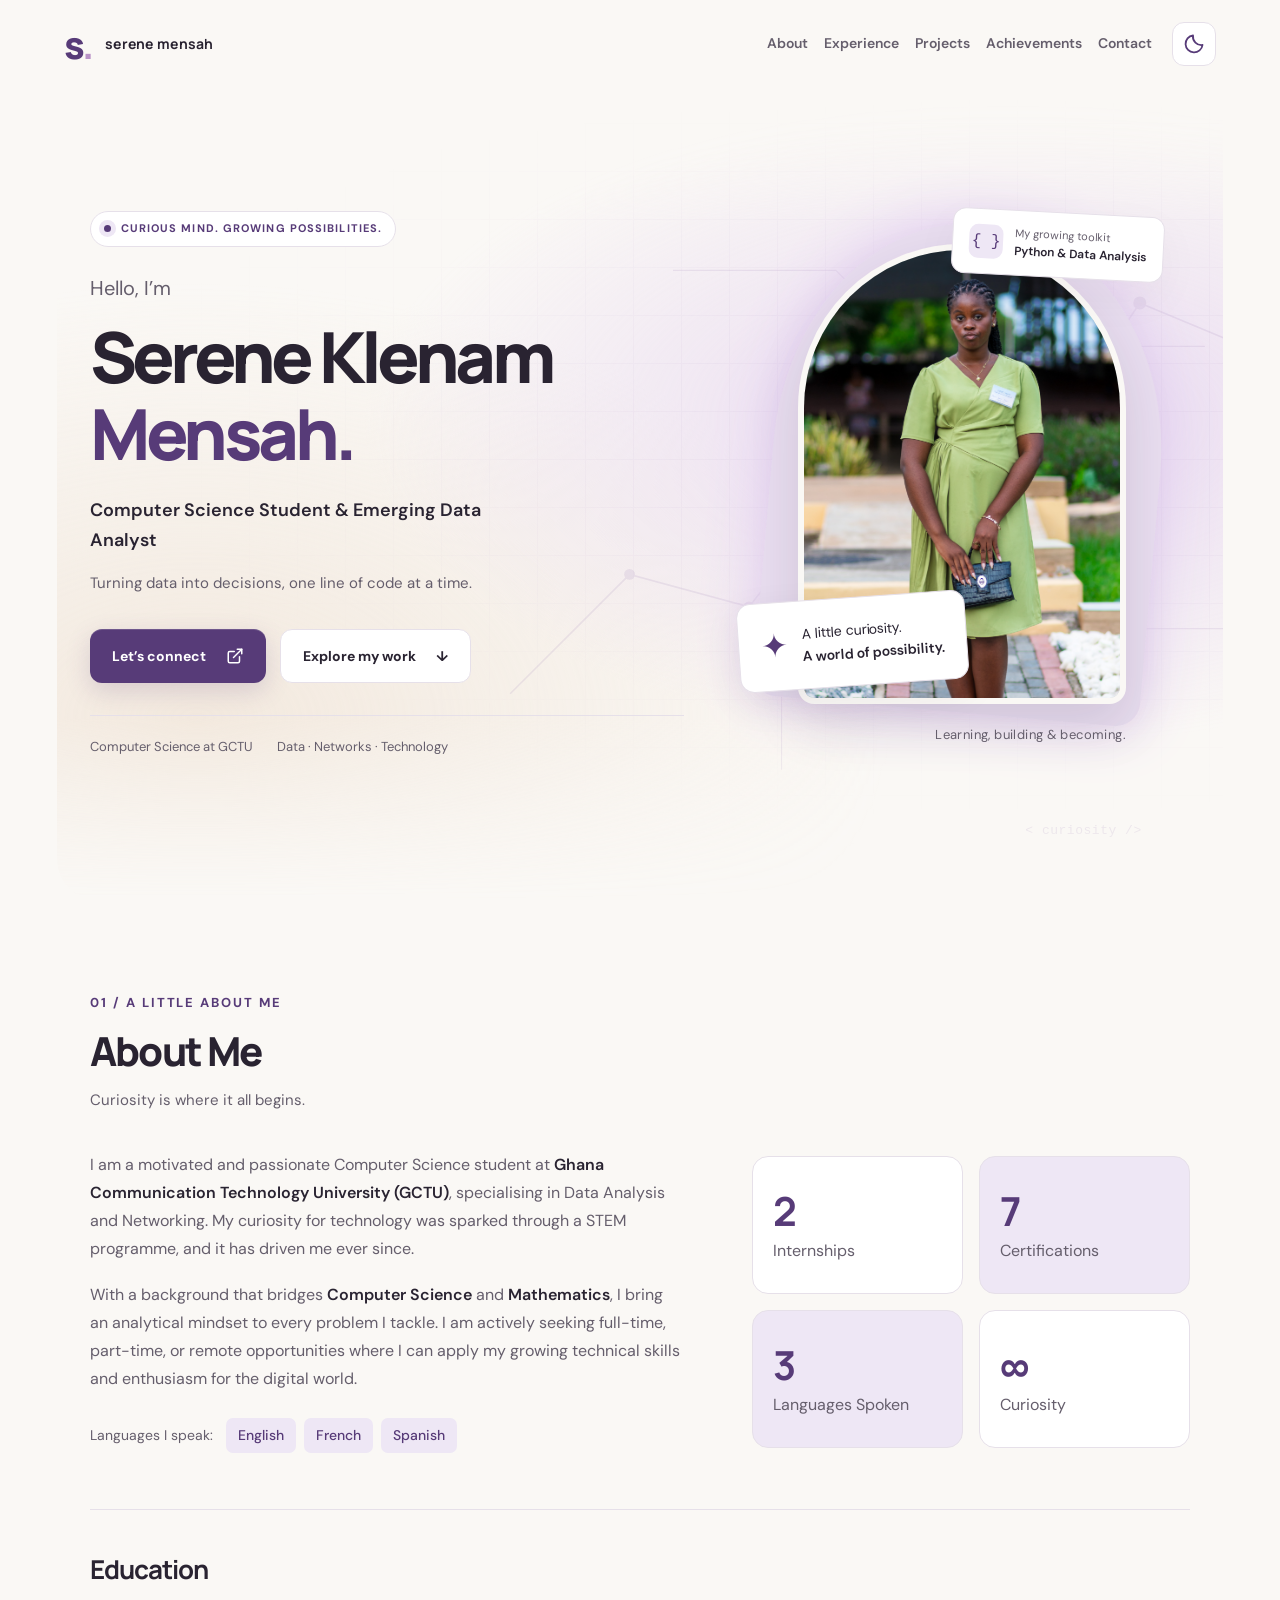
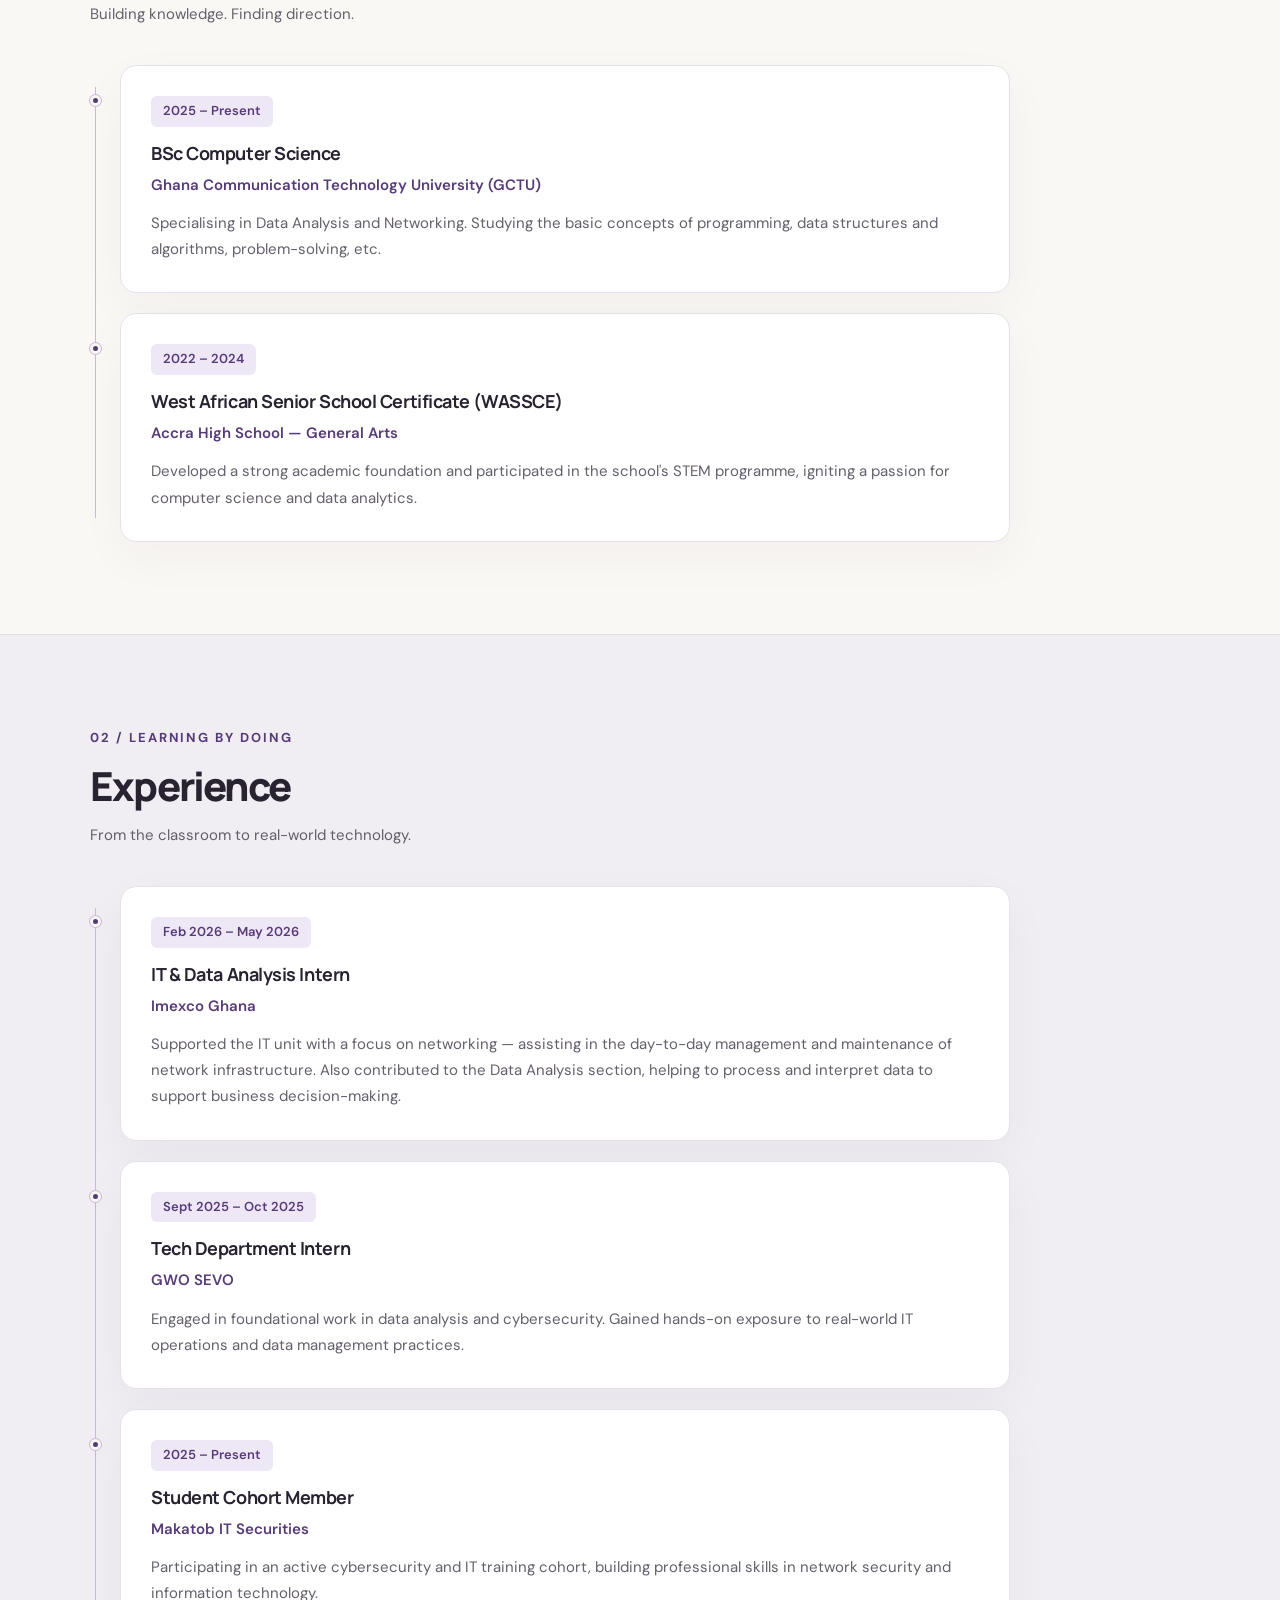
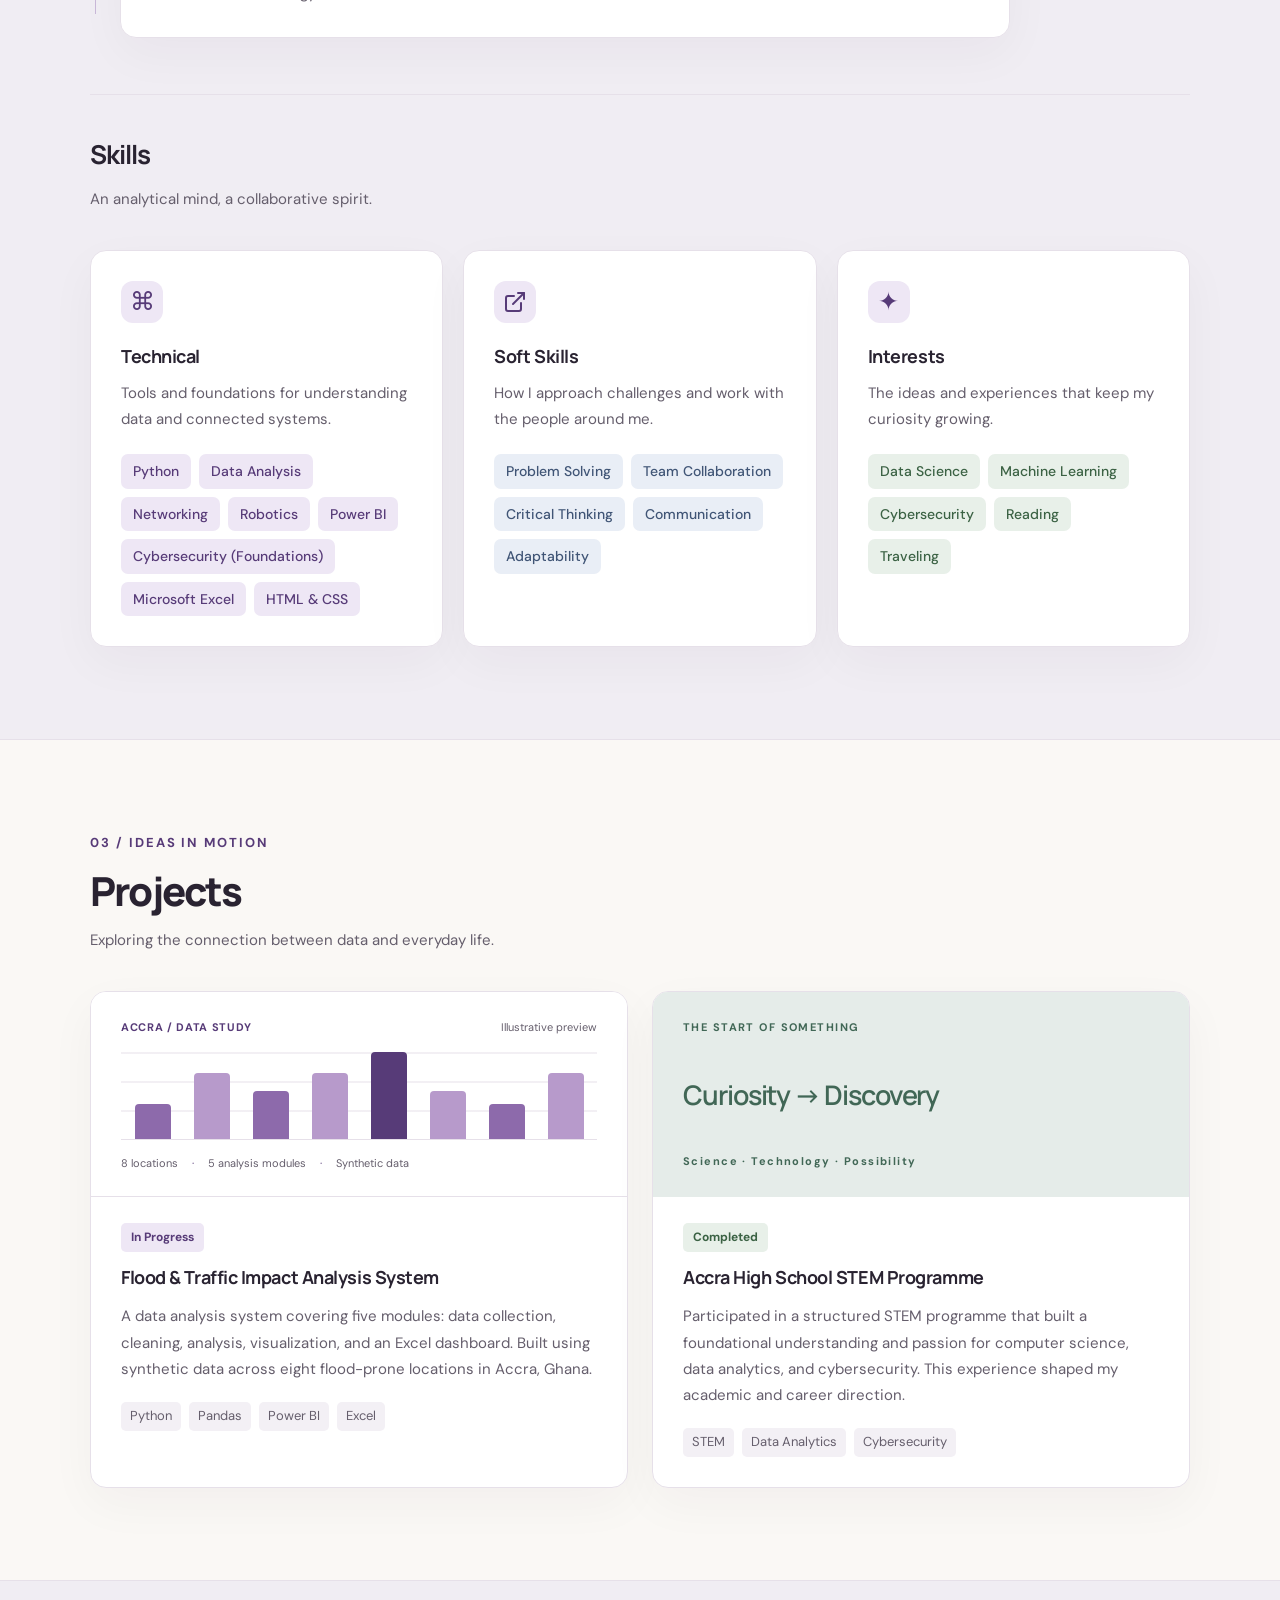
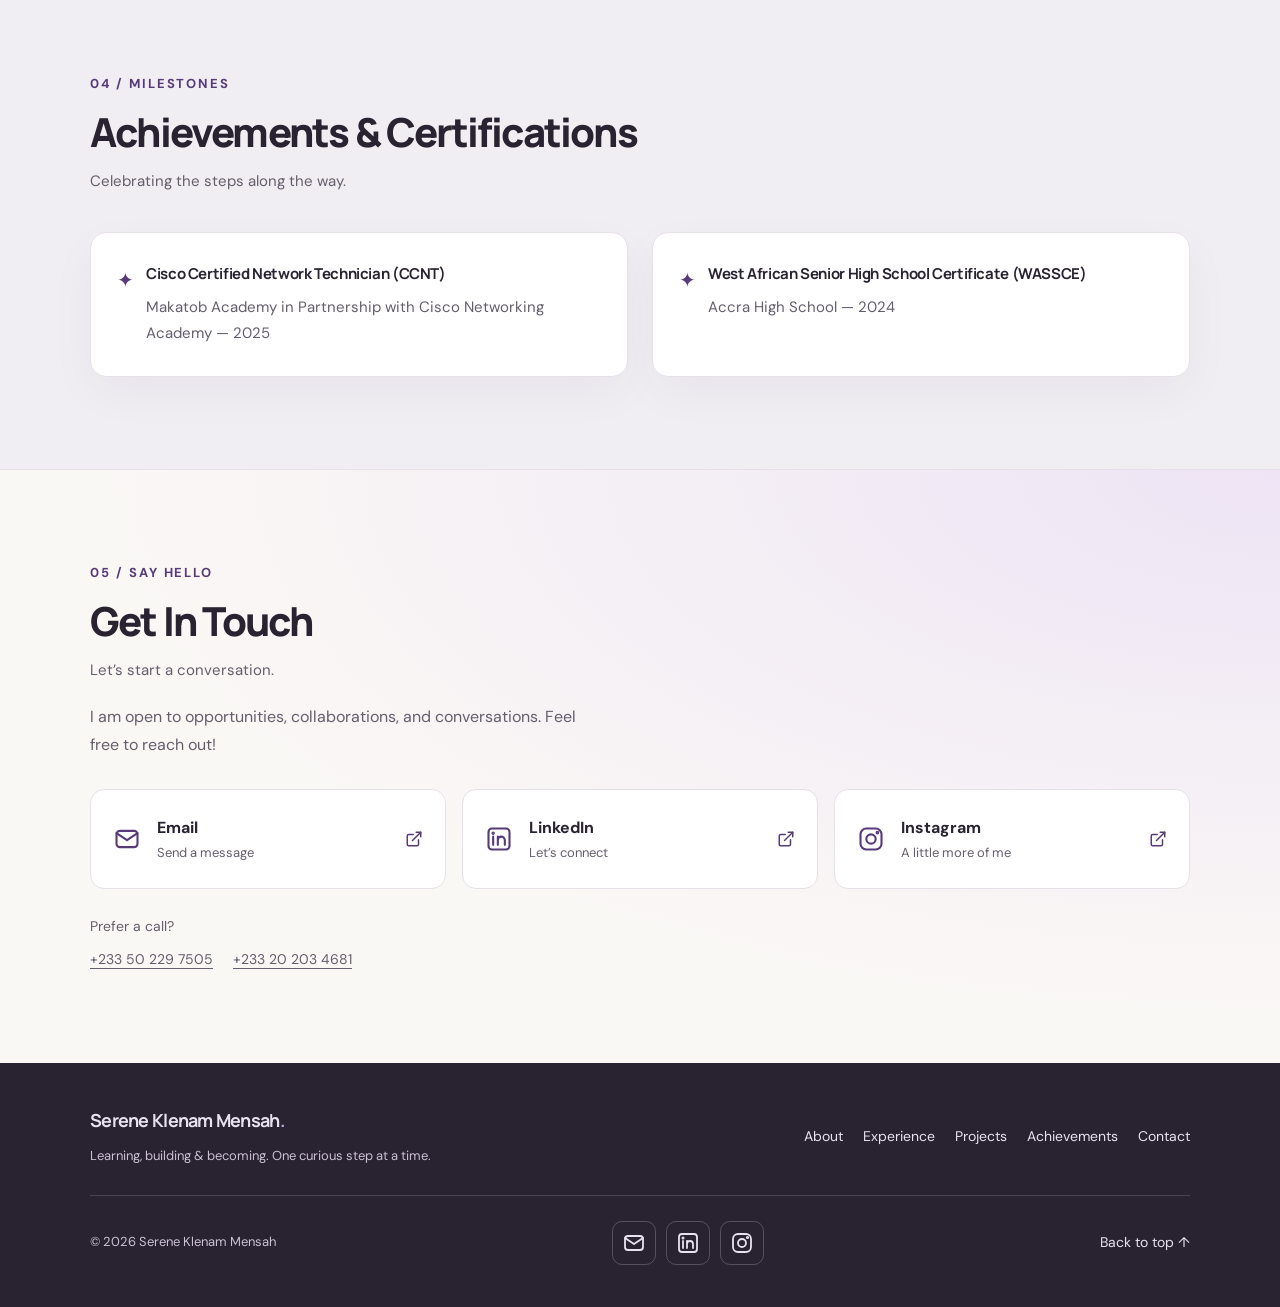
==== commit df7ac0a1: "fixed remaining issues with lucide icons and added license file for lucide icons" ====
--- a/index.html
+++ b/index.html
@@ -63,7 +63,7 @@
       <h1 class="hero-name" id="hero-name">Serene Klenam<br /><span>Mensah.</span></h1>
       <p class="hero-title">Computer Science Student &amp; Emerging Data Analyst</p>
       <p class="hero-tagline">Turning data into decisions, one line of code at a time.</p>
-      <div class="hero-actions"><a href="#contact" class="btn-primary">Let’s connect <span aria-hidden="true">↗</span></a><a href="#projects" class="btn-secondary">Explore my work <span aria-hidden="true">↓</span></a></div>
+      <div class="hero-actions"><a href="#contact" class="btn-primary">Let’s connect <span aria-hidden="true"><svg class="icon external-link-icon" xmlns="http://www.w3.org/2000/svg" width="24" height="24" viewBox="0 0 24 24" fill="none" stroke="currentColor" stroke-width="2" stroke-linecap="round" stroke-linejoin="round" aria-hidden="true" focusable="false"><path d="M15 3h6v6"/><path d="M10 14 21 3"/><path d="M18 13v6a2 2 0 0 1-2 2H5a2 2 0 0 1-2-2V8a2 2 0 0 1 2-2h6"/></svg></span></a><a href="#projects" class="btn-secondary">Explore my work <span aria-hidden="true">↓</span></a></div>
       <div class="hero-details"><span>Computer Science at GCTU</span><span>Data · Networks · Technology</span></div>
     </div>
 
@@ -228,7 +228,7 @@
       </div>
 
       <div class="skill-category">
-        <span class="card-symbol" aria-hidden="true">↗</span><h4 class="skill-cat-title">Soft Skills</h4><p class="skill-context">How I approach challenges and work with the people around me.</p>
+        <span class="card-symbol" aria-hidden="true"><svg class="icon external-link-icon" xmlns="http://www.w3.org/2000/svg" width="24" height="24" viewBox="0 0 24 24" fill="none" stroke="currentColor" stroke-width="2" stroke-linecap="round" stroke-linejoin="round" aria-hidden="true" focusable="false"><path d="M15 3h6v6"/><path d="M10 14 21 3"/><path d="M18 13v6a2 2 0 0 1-2 2H5a2 2 0 0 1-2-2V8a2 2 0 0 1 2-2h6"/></svg></span><h4 class="skill-cat-title">Soft Skills</h4><p class="skill-context">How I approach challenges and work with the people around me.</p>
         <div class="skill-tags">
           <span class="skill-tag soft">Problem Solving</span>
           <span class="skill-tag soft">Team Collaboration</span>
@@ -333,9 +333,9 @@
       Feel free to reach out!
     </p>
     <div class="contact-socials">
-      <a class="social-card" href="mailto:mensahserene2020@gmail.com" aria-label="Email" title="Email"><svg class="icon " aria-hidden="true"><use href="#icon-email"></use></svg><span><strong>Email</strong><small>Send a message</small></span><span class="social-arrow" aria-hidden="true">↗</span></a>
-      <a class="social-card" href="https://www.linkedin.com/in/serene-klenam-mensah-371006296" target="_blank" rel="noopener noreferrer" aria-label="LinkedIn (opens in a new tab)" title="LinkedIn (opens in a new tab)"><svg class="icon " aria-hidden="true"><use href="#icon-linkedin"></use></svg><span><strong>LinkedIn</strong><small>Let’s connect</small></span><span class="social-arrow" aria-hidden="true">↗</span></a>
-      <a class="social-card" href="https://www.instagram.com/iam_justserenee?stkn=MWZ3czFwdTFqOWZtbg==" target="_blank" rel="noopener noreferrer" aria-label="Instagram (opens in a new tab)" title="Instagram (opens in a new tab)"><svg class="icon " aria-hidden="true"><use href="#icon-instagram"></use></svg><span><strong>Instagram</strong><small>A little more of me</small></span><span class="social-arrow" aria-hidden="true">↗</span></a>
+      <a class="social-card" href="mailto:mensahserene2020@gmail.com" aria-label="Email" title="Email"><svg class="icon " aria-hidden="true"><use href="#icon-email"></use></svg><span><strong>Email</strong><small>Send a message</small></span><span class="social-arrow" aria-hidden="true"><svg class="icon external-link-icon" xmlns="http://www.w3.org/2000/svg" width="24" height="24" viewBox="0 0 24 24" fill="none" stroke="currentColor" stroke-width="2" stroke-linecap="round" stroke-linejoin="round" aria-hidden="true" focusable="false"><path d="M15 3h6v6"/><path d="M10 14 21 3"/><path d="M18 13v6a2 2 0 0 1-2 2H5a2 2 0 0 1-2-2V8a2 2 0 0 1 2-2h6"/></svg></span></a>
+      <a class="social-card" href="https://www.linkedin.com/in/serene-klenam-mensah-371006296" target="_blank" rel="noopener noreferrer" aria-label="LinkedIn (opens in a new tab)" title="LinkedIn (opens in a new tab)"><svg class="icon " aria-hidden="true"><use href="#icon-linkedin"></use></svg><span><strong>LinkedIn</strong><small>Let’s connect</small></span><span class="social-arrow" aria-hidden="true"><svg class="icon external-link-icon" xmlns="http://www.w3.org/2000/svg" width="24" height="24" viewBox="0 0 24 24" fill="none" stroke="currentColor" stroke-width="2" stroke-linecap="round" stroke-linejoin="round" aria-hidden="true" focusable="false"><path d="M15 3h6v6"/><path d="M10 14 21 3"/><path d="M18 13v6a2 2 0 0 1-2 2H5a2 2 0 0 1-2-2V8a2 2 0 0 1 2-2h6"/></svg></span></a>
+      <a class="social-card" href="https://www.instagram.com/iam_justserenee?stkn=MWZ3czFwdTFqOWZtbg==" target="_blank" rel="noopener noreferrer" aria-label="Instagram (opens in a new tab)" title="Instagram (opens in a new tab)"><svg class="icon " aria-hidden="true"><use href="#icon-instagram"></use></svg><span><strong>Instagram</strong><small>A little more of me</small></span><span class="social-arrow" aria-hidden="true"><svg class="icon external-link-icon" xmlns="http://www.w3.org/2000/svg" width="24" height="24" viewBox="0 0 24 24" fill="none" stroke="currentColor" stroke-width="2" stroke-linecap="round" stroke-linejoin="round" aria-hidden="true" focusable="false"><path d="M15 3h6v6"/><path d="M10 14 21 3"/><path d="M18 13v6a2 2 0 0 1-2 2H5a2 2 0 0 1-2-2V8a2 2 0 0 1 2-2h6"/></svg></span></a>
     </div>
     <div class="contact-direct"><span>Prefer a call?</span><a href="tel:+233502297505">+233 50 229 7505</a><a href="tel:+233202034681">+233 20 203 4681</a></div>
   </section>
--- a/style.css
+++ b/style.css
@@ -1331,6 +1331,11 @@
 }
 
 .social-arrow {
+  display:flex;
+  align-items:center;
+  justify-content:center;
+  flex-shrink:0;
+  align-self:center;
   margin-left:auto;
 }
 
@@ -1343,12 +1348,12 @@
   color:var(--muted);
 }
 
-.contact-direct>a:first-child {
+.contact-direct>span {
   flex-basis:100%;
 }
 
 .contact-direct a {
-  overflow-wrap:anywhere;
+  white-space:nowrap;
   text-decoration:underline;
   text-underline-offset:4px;
 }
@@ -1460,8 +1465,9 @@
   }
   .social-arrow {
     position:absolute;
-    top:18px;
+    top:50%;
     right:18px;
+    transform:translateY(-50%);
   }
 }
 
@@ -1502,6 +1508,7 @@
   }
   .social-arrow {
     position:static;
+    transform:none;
   }
   .footer-bottom {
     flex-wrap:wrap;
@@ -1680,3 +1687,19 @@
   .hero-details { gap:8px 18px; font-size:12px; }
   .hero-image { margin-top:6px; }
 }
+
+/* Inline Lucide icons inherit the theme and never use emoji font rendering. */
+.external-link-icon {
+  display:block;
+  width:18px;
+  height:18px;
+  flex-shrink:0;
+  stroke-width:2;
+}
+.card-symbol .external-link-icon {
+  width:24px;
+  height:24px;
+}
+.social-card>span:not(.social-arrow) {
+  min-width:0;
+}
